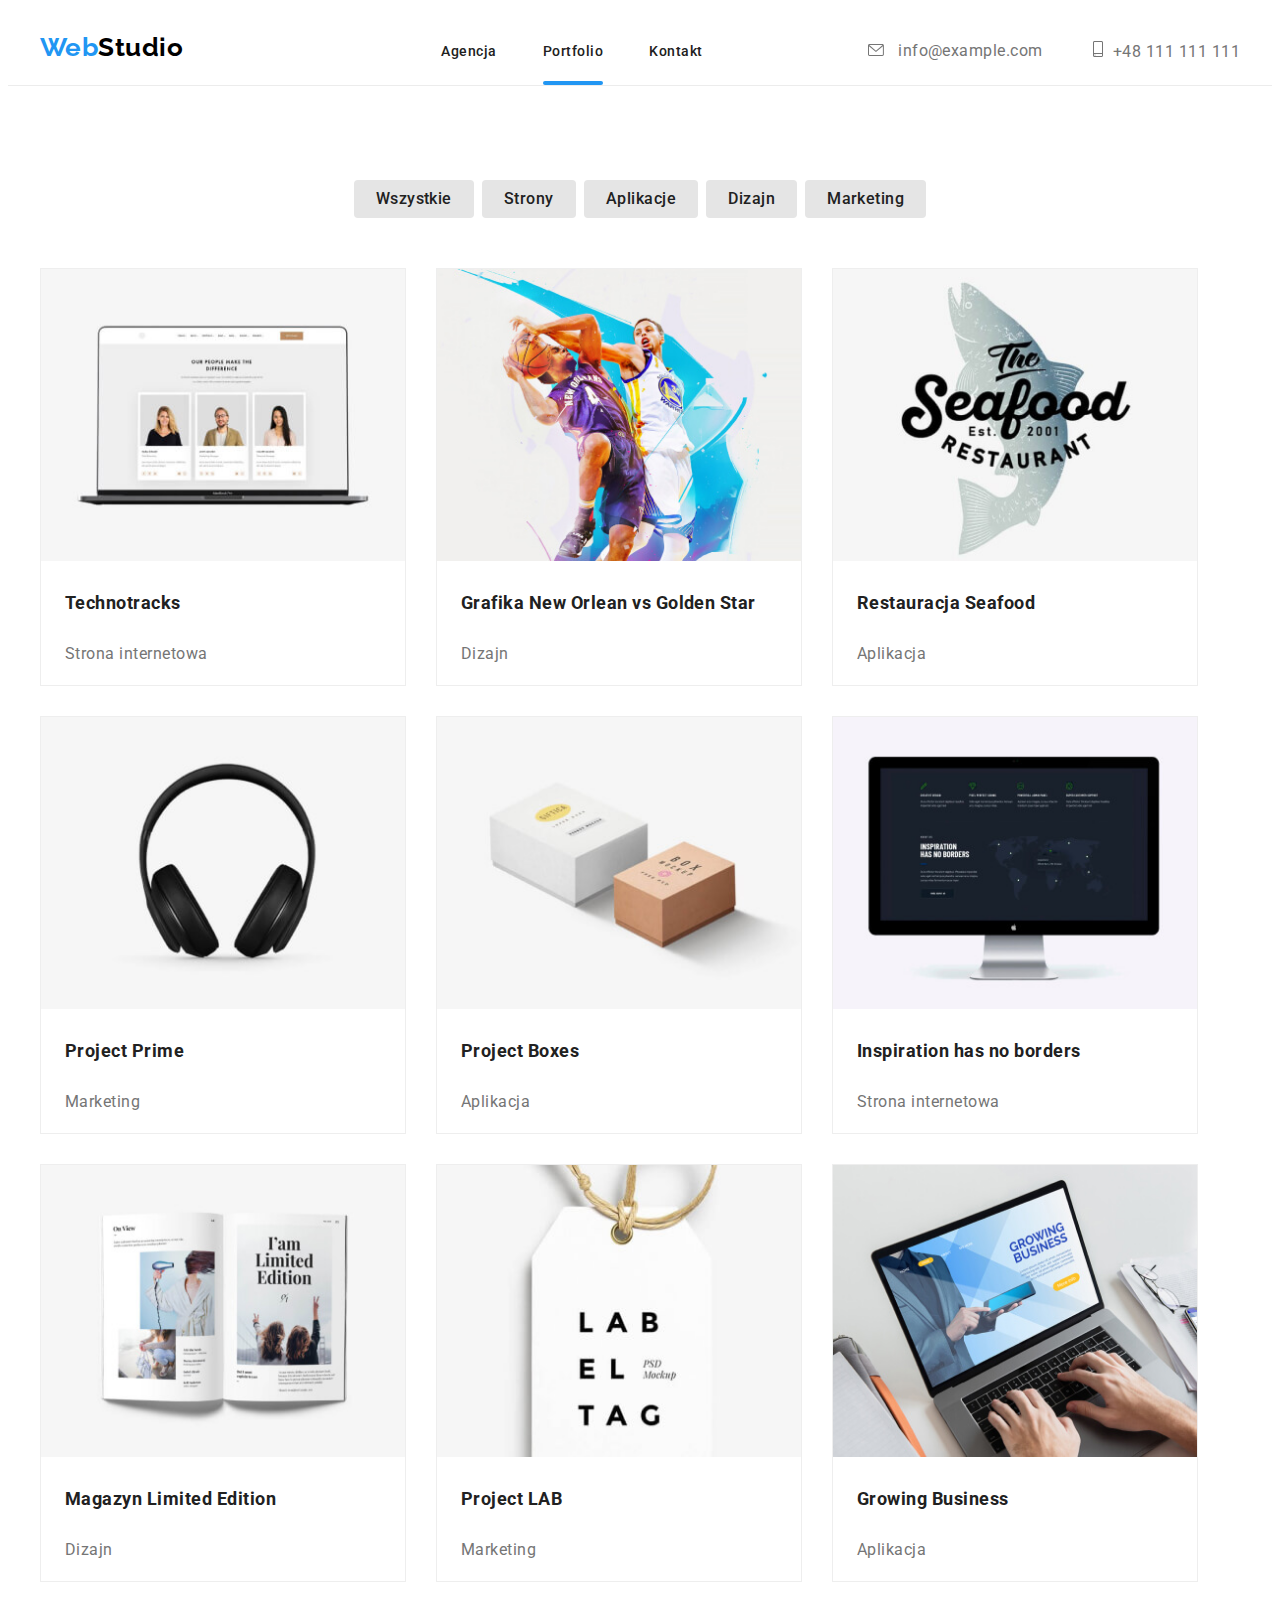
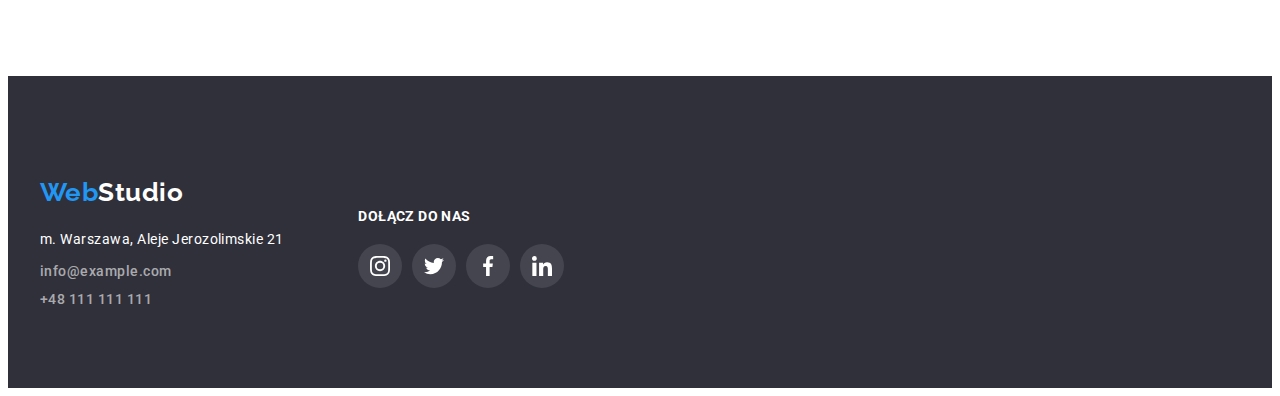
==== portfolio.html @ 7ebae2b4 "update" ====
<!DOCTYPE html>
<html lang="en">
  <head>
    <meta charset="UTF-8" />
    <meta http-equiv="X-UA-Compatible" content="IE=edge" />
    <meta name="viewport" content="width=device-width, initial-scale=1.0" />

    <title>Studio</title>
    <link rel="preconnect" href="https://fonts.googleapis.com" />
    <link rel="preconnect" href="https://fonts.gstatic.com" crossorigin />
    <link
      href="https://fonts.googleapis.com/css2?family=Raleway:wght@700&display=swap"
      rel="stylesheet"
    />
    <link rel="preconnect" href="https://fonts.googleapis.com" />
    <link rel="preconnect" href="https://fonts.gstatic.com" crossorigin />
    <link
      href="https://fonts.googleapis.com/css2?family=Roboto:wght@400;500;700;900&display=swap"
      rel="stylesheet"
    />
    <link
      rel="stylesheet"
      href="https://cdnjs.cloudflare.com/ajax/libs/modern-normalize/1.1.0/modern-normalize.min.css"
      integrity="sha512-wpPYUAdjBVSE4KJnH1VR1HeZfpl1ub8YT/NKx4PuQ5NmX2tKuGu6U/JRp5y+Y8XG2tV+wKQpNHVUX03MfMFn9Q=="
      crossorigin="anonymous"
      referrerpolicy="no-referrer"
    />
    <link rel="stylesheet" href="./css/styles.css" />
  </head>
     <body class="body-class">
      <header class="header-class">
       <div class="container header-wrapper">
          <a class="logo-item" href="./index.html">
            <p class="studioname">
              <span class="dark-logo">Web</span
              ><span class="black">Studio</span>
            </p>
          </a>
          <nav class="navmenu-index">
          <ul class="menu topline">
            <li class="list-menu">
              <a class="agency elementblue" href="#">Agencja</a>
            </li>
            <li class="list-menu">
              <a class="portfolio portfolio-bottom elementblue" href="portfolio.html"
                >Portfolio</a
              >
            </li>
            <li class="list-menu">
              <a class="contacts elementblue" href="#">Kontakt</a>
            </li>
          </ul>
        </nav>
                <ul class="mail-telephone">
                  <li class="mailandtel">
                      <a class="mail-adress mail elementblue" 
                      href="mailto:info@example.com">
                      <svg class="mail-icon" width="16" height="12">
                          <use href="./images/icons.svg#icon-envelope"></use></svg>
                          info@example.com</a>
                  </li>
                  <li class="mailandtel">
                    <a class="telephone mail elementblue" href="tel:+48111111111"><svg  class="smartphone-icon" width="10" height="16"><use href="./images/icons.svg#icon-smartphone"></use></svg>+48 111 111 111</a>
                  </li>
              </ul>
      </div>
    </header>
      <main>
<section class="filter">
  <div class="container">
      <ul class="buttons-portfolio">
        <li><button class="button-all">Wszystkie</button></li>
        <li><button class="button-other">Strony</button></li>
        <li><button class="button-other">Aplikacje</button></li>
        <li><button class="button-other">Dizajn</button></li>
        <li><button class="button-other">Marketing</button></li>
      </ul>
    </div>
</section>
<section class="section">
  <div class="container">
        <ul class="imagesproject">
          <li class="project">
              <div class="project-blue">
                <p class="animation-project animation-text">
                  Technocrack jest popularną platformą wykorzystywaną do
                    rozpowszechniania koronawirusa. Firmy wykorzystują tę
                    platformę do celów szpiegowskich i ataków na
                    niezabezpieczone serwery konkurencji
                </p>
            <img class="picture-margin"
              src="images/img(2).jpg"
              alt="webpage"
              width="364"
              height="292"
            />
              </div>
            <p class="specialization">Technotracks</p>
            <p class="range">Strona internetowa</p>
          </li>
          <li class="project">
              <div class="project-blue">
                <p class="animation-project animation-text">
                  Technocrack jest popularną platformą wykorzystywaną do
                    rozpowszechniania koronawirusa. Firmy wykorzystują tę
                    platformę do celów szpiegowskich i ataków na
                    niezabezpieczone serwery konkurencji
                </p>
            <img class="picture-margin"
              src="images/img(5).jpg"
              alt="basketballmatch"
              width="364"
              height="292"
            />
          </div>
            <p class="specialization">Grafika New Orlean vs Golden Star</p>
            <p class="range">Dizajn</p>
          </li>
          <li class="project">
              <div class="project-blue">
                <p class="animation-project animation-text">
                  Technocrack jest popularną platformą wykorzystywaną do
                    rozpowszechniania koronawirusa. Firmy wykorzystują tę
                    platformę do celów szpiegowskich i ataków na
                    niezabezpieczone serwery konkurencji
                </p>
            <img class="picture-margin"
              src="images/img(6).jpg"
              alt="seafoodlogotype"
              width="364"
              height="292"
            />
              </div>
            <p class="specialization">Restauracja Seafood</p>
            <p class="range">Aplikacja</p>
          </li>
          <li class="project">
              <div class="project-blue">
                <p class="animation-project animation-text">
                  Technocrack jest popularną platformą wykorzystywaną do
                    rozpowszechniania koronawirusa. Firmy wykorzystują tę
                    platformę do celów szpiegowskich i ataków na
                    niezabezpieczone serwery konkurencji
                </p>
            <img class="picture-margin"
              src="images/img(7).jpg"
              alt="headphonespicture"
              width="364"
              height="292"
            />
              </div>
            <p class="specialization">Project Prime</p>
            <p class="range">Marketing</p>
          </li>
          <li class="project">
              <div class="project-blue">
                <p class="animation-project animation-text">
                  Technocrack jest popularną platformą wykorzystywaną do
                    rozpowszechniania koronawirusa. Firmy wykorzystują tę
                    platformę do celów szpiegowskich i ataków na
                    niezabezpieczone serwery konkurencji
                </p>
            <img class="picture-margin"
              src="images/img(8).jpg"
              alt="twodiffboxes"
              width="364"
              height="292"
            />
              </div>
            <p class="specialization">Project Boxes</p>
            <p class="range">Aplikacja</p>
          </li>
          <li class="project">
              <div class="project-blue">
                <p class="animation-project animation-text">
                  Technocrack jest popularną platformą wykorzystywaną do
                    rozpowszechniania koronawirusa. Firmy wykorzystują tę
                    platformę do celów szpiegowskich i ataków na
                    niezabezpieczone serwery konkurencji
                </p>
            <img class="picture-margin"
              src="images/img(9).jpg"
              alt="darthemeondesktop"
              width="364"
              height="292"
            />
              </div>
            <p class="specialization">Inspiration has no borders</p>
            <p class="range">Strona internetowa</p>
          </li>
          <li class="project">
            <div class="project-blue">
              <p class="animation-project animation-text">
                Technocrack jest popularną platformą wykorzystywaną do
                  rozpowszechniania koronawirusa. Firmy wykorzystują tę
                  platformę do celów szpiegowskich i ataków na
                  niezabezpieczone serwery konkurencji
              </p>
            <img class="picture-margin"
              src="images/img(10).jpg"
              alt="openmagazine"
              width="364"
              height="292"
            />
            </div>
            <p class="specialization">Magazyn Limited Edition</p>
            <p class="range">Dizajn</p>
          </li>
          <li class="project">
            <div class="project-blue">
              <p class="animation-project animation-text">
                Technocrack jest popularną platformą wykorzystywaną do
                  rozpowszechniania koronawirusa. Firmy wykorzystują tę
                  platformę do celów szpiegowskich i ataków na
                  niezabezpieczone serwery konkurencji
              </p>
            <img class="picture-margin"
              src="images/img(11).jpg"
              alt="labeltag"
              width="364"
              height="292"
            />
            </div>
            <p class="specialization">Project LAB</p>
            <p class="range">Marketing</p>
          </li>
          <li class="project">
            <div class="project-blue">
              <p class="animation-project animation-text">
                Technocrack jest popularną platformą wykorzystywaną do
                  rozpowszechniania koronawirusa. Firmy wykorzystują tę
                  platformę do celów szpiegowskich i ataków na
                  niezabezpieczone serwery konkurencji
              </p>
            <img class="picture-margin"
              src="images/img(12).jpg"
              alt="growingbusinesspageonlaptop"
              width="364"
              height="292"
            />
            </div>
            <p class="specialization">Growing Business</p>
            <p class="range">Aplikacja</p>
          </li>
        </ul>
      </div>
</section>
    </main>
    <section>
      <footer class="dark-background"> 
          <div class="container">
            <div class="padding-logo-fotter">
          <a class="footer-logo"  href="./index.html"> 
            <span class="studioname">Web</span><span class="white">Studio</span></a>
            <p class="cityadress padding-adress-fotter">
              m. Warszawa, Aleje Jerozolimskie 21</p>
            <ul class="link-item">
              <li class="padding-mail-footer">
                <a class="mail list-element elementblue" 
                href="mailto:info@example.com">info@example.com</a>
              </li>
              <li class="padding-tel-footer">
                  <a class="mail list-element elementblue" 
                  href="tel:+48111111111">+48 111 111 111</a>
              </li>
            </ul>
            </div>
          <div class="joinus-section">
            <h3 class="joinus-text">DOŁĄCZ DO NAS</h3>
            <ul class="joinus-icons">
              <li class="joinus-margin">
                <a class="joinus-link" href="#">
                  <svg width="20" height="20">
                    <use
                      class="joinus-icons"
                      href="./images/icons.svg#icon-instagram-2"
                    ></use>
                  </svg>
                </a>
              </li>
              <li class="joinus-margin">
                <a class="joinus-link" href="#">
                  <svg width="20" height="20">
                    <use
                      class="joinus-icons"
                      href="./images/icons.svg#icon-twitter-1"
                    ></use>
                  </svg>
                </a>
              </li>
              <li class="joinus-margin">
                <a class="joinus-link" href="#">
                  <svg width="20" height="20">
                    <use
                      class="joinus-icons"
                      href="./images/icons.svg#icon-facebook-1"
                    ></use>
                  </svg>
                </a>
              </li>
              <li class="joinus-margin">
                <a class="joinus-link" href="#">
                  <svg width="20" height="20">
                    <use
                      class="joinus-icons"
                      href="./images/icons.svg#icon-linkedin-1"
                    ></use>
                  </svg>
                </a>
              </li>
            </ul>
          </div>
        </div>
      </footer>
    </body>
  </html>
---- css/styles.css ----
:root {
  --main-color: #2196f3;
  --secondary-color: white;
  --third-color: #757575;
  --fourth-color: #ffffff;
  --fifth-color: #212121;
  --sixth-color: #f5f4fa;
  --seventh-color: #2f303a;
  --eighth-color: #e5e5e5;
  --nineth-color: #000000;
  --tenth-color: black;
}
.container {
  padding: 0 15px;
  width: 100%;
  width: 1200px;
  margin: 0 auto;
}
.team {
  font-size: 36px;
  font-weight: 700;
  line-height: 1.17;
  text-align: center;
  margin-bottom: 50px;
}

a {
  text-decoration: none;
}
ul {
  list-style-type: none;
  padding: 0;
  margin: 0;
}

.body-class {
  font-family: "Roboto", sans-serif;
  color: var(--fifth-color);
  letter-spacing: 0.03em;
}
.section-gray {
  background: var(--seventh-color);
  background-size: cover;
  background: var(--seventh-color);
  background-image: linear-gradient(
      rgba(47, 48, 58, 0.4),
      rgba(47, 48, 58, 0.4)
    ),
    url(../images/BackgroundIndex.jpg);
  background-size: cover;
  max-width: 1600px;
  height: 600px;
  margin: 0 auto;
}
.mail-icon {
  fill: var(--third-color);
  margin-right: 10px;
}

.smartphone-icon {
  fill: var(--third-color);
  margin-right: 10px;
}
.mail:hover svg,
.mail:focus svg {
  fill: var(--main-color);
  transition-duration: 250ms;
  transition-timing-function: cubic-bezier(0.4, 0, 0.2, 1);
}
.h1 {
  font-size: 44px;
  color: var(--secondary-color);
  line-height: 1.36;
  letter-spacing: 0.06em;
  text-transform: uppercase;
  max-width: 696px;
}
.button-main {
  background-color: var(--main-color);
  font-weight: 700;
  color: white;
  cursor: pointer;
  padding: 10px 42px 10px 41px;
  border-radius: 4px;
  text-align: center;
  margin-left: auto;
  margin-right: auto;
  font-family: inherit;
  font-size: 16px;
  font-weight: 700;
  line-height: 1.88;
  letter-spacing: 0.06em;
  border: none;
  display: block;
  text-decoration: none;
}

.agency {
  color: var(--fifth-color);
  margin-right: 46px;
}

.portfolio {
  color: var(--fifth-color);
  margin-right: 46px;
}
.contacts {
  color: var(--fifth-color);
}

.mail-telephone {
  display: flex;
  text-align: center;
  gap: 50px;
}
.mailandtel {
  display: flex;
  margin-top: 32px;
}

.mail-adress {
  margin: 0;
  padding: 0;
  color: var(--third-color);
}
.telephone {
  color: var(--third-color);
}

.lorem {
  margin-top: 94px;
  display: flex;
  line-height: 1.14;
  justify-content: center;
  gap: 30px;
}

.loremparagraph {
  margin-top: 10px;
  width: 270px;
}

.lorem-h3 {
  text-align: left;
  font-weight: 700;
  font-size: 14px;
  line-height: 1.14;
}
.list {
  font-weight: 700;
  font-size: 14px;
  line-height: 1.14;
}
.job {
  font-size: 36px;
  font-weight: 700;
  line-height: 1.17;
  text-align: center;
  margin-bottom: 50px;
}
.job-class {
  font-size: 36px;
  font-weight: 700;
  line-height: 1.17;
  text-align: center;
  display: inline;
  margin: 0 auto;
}
.loremparagraph {
  font-size: 14px;
  line-height: 1.71;
  color: var(--third-color);
}
.lorem-icons-menu {
  display: flex;
  justify-content: center;
  align-items: center;
  background-color: #f5f4fa;
  height: 120px;
  border-radius: 4px;
  width: 270px;
  height: 120px;
}

.name {
  font-weight: 500;
  font-size: 16px;
  line-height: 1.18;
  text-align: center;
  margin-top: 30px;
}

.position {
  font-size: 16px;
  line-height: 1.18;
  color: var(--third-color);
  text-align: center;
  margin-top: 10px;
  margin-bottom: 30px;
}

.list-element {
  color: rgba(255, 255, 255, 0.6);
  font-weight: 500;
  font-size: 14px;
  line-height: 1.14;
}

.colorgrey {
  color: var(--third-color);
}

.navmenu-index {
  text-decoration: none;
  font-size: 14px;
  line-height: 1.17;
  display: flex;
  margin-bottom: 25px;
}
.navmenu-portfolio {
  text-decoration: none;
  font-size: 14px;
  line-height: 1.17;
  display: flex;
  margin-bottom: 126px;
}
.navmenu-index > .menu {
  color: var(--tenth-color);
}

.navmenu-portfolio > .menu {
  color: var(--tenth-color);
}
.footer-logo {
  margin: 0 auto;
  display: inline-block;
}

.studioname {
  color: var(--fifth-color);
  margin: 0 auto;
  padding-top: 24px;
}

.joinus-section {
  margin-left: 70px;
  display: inline-block;
}

.joinus-icons {
  display: flex;
  margin-top: 20px;
}
.joinus-text {
  margin-top: 72px;
  color: var(--fourth-color);
  font-weight: 700px;
  font-size: 14px;
  line-height: 16px;
  letter-spacing: 0.03em;
}
.joinus-link svg {
  fill: var(--fourth-color);
}
.joinus-margin {
  margin-right: 10px;
}

.joinus-margin:last-child {
  margin-right: 0;
}

.joinus-link {
  display: flex;
  border-radius: 50%;
  width: 44px;
  height: 44px;
  align-items: center;
  justify-content: center;
  background: rgba(255, 255, 255, 0.1);
}
.joinus-link:hover,
.joinus-link:focus {
  background-color: var(--main-color);
  box-shadow: 0px 3px 1px rgba(0, 0, 0, 0.1), 0px 1px 2px rgba(0, 0, 0, 0.08),
    0px 2px 2px rgba(0, 0, 0, 0.12);
  transition-duration: 250ms;
  transition-timing-function: cubic-bezier(0.4, 0, 0.2, 1);
}
.menu {
  display: flex;
}
.contact {
  color: var(--third-color);
  font-size: 14px;
  font-weight: 500;
  line-height: 1.17;
}
.contact:hover {
  color: var(--main-color);
  transition-duration: 250ms;
  transition-timing-function: cubic-bezier(0.4, 0, 0.2, 1);
}

.imagesdescription {
  color: var(--fifth-color);
  font-weight: 700;
  font-size: 18px;
  line-height: 2;
}
.signdescription {
  color: var(--third-color);

  font-size: 16px;
  line-height: 1.8;
}

.studioname {
  color: var(--main-color);
  font-family: "Raleway";
  font-weight: 700;
  font-size: 26px;
  line-height: 1.19;
}

.black {
  color: var(--nineth-color);
  font-family: "Raleway";
  font-weight: 700;
  font-size: 26px;
  line-height: 1.19;
}

.white {
  color: var(--fourth-color);
  font-family: "Raleway";
  font-weight: 700;
  font-size: 26px;
  line-height: 1.19;
}

.highlight {
  color: var(--nineth-color);
}
.highlightwhite {
  color: var(--fourth-color);
}

.topline {
  font-weight: 500;
  font-size: 14px;
  line-height: 1.14;

  margin-top: 32px;
  margin-left: 93px;
}

.portoflio {
  color: var(--main-color);
  font-weight: 500;
  font-size: 14px;
  line-height: 1.71;
  letter-spacing: 0.02em;
}

.elementblue:hover,
.elementblue:focus,
.elementblue:active {
  color: var(--main-color);
  transition-duration: 250ms;
  transition-timing-function: cubic-bezier(0.4, 0, 0.2, 1);
}

.buttons-main {
  font-weight: 500;
  font-size: 16px;
  line-height: 1.62;
  border-radius: 4px;
  border-style: none;
}

.cityadress {
  margin: 0 auto;
  margin-top: 20px;
  margin-bottom: 9px;
  color: var(--fourth-color);

  font-size: 14px;
  line-height: 1.71;
}
address {
  font-style: normal;
}

.link-item {
  display: flex;
  flex-direction: column;
  margin: 0 auto;
  gap: 9px;
}

.nonetextstyle {
  font-style: inherit;
}
.header-class {
  border-bottom: 1px solid #ececec;
}
.header-wrapper {
  display: flex;
  justify-content: space-between;
  align-items: baseline;
}

.lorem-margin:last-child {
  margin-right: 0;
}
.align-member {
  text-align: center;
}
.team-class {
  background-color: #f5f4fa;
}
.team-list {
  display: flex;
  gap: 30px;
}

.member {
  background-color: var(--fourth-color);
  box-shadow: 0px 1px 3px rgb(0 0 0 / 12%), 0px 1px 1px rgb(0 0 0 / 14%),
    0px 2px 1px rgb(0 0 0 / 20%);
  border-radius: 0px 0px 4px 4px;
}

.our-team {
  background: var(--sixth-color);
}

.list-pictures {
  display: flex;
  flex-direction: row;
  gap: 30px;
}

.pictures-job {
  border-radius: 0px 0px 4px 4px;
}
.black:hover {
  color: var(--main-color);
  transition: 250ms;
  transition: cubic-bezier(0.4, 0, 0.2, 1);
}
.white:hover {
  color: var(--main-color);
  transition-duration: 250ms;
  transition-timing-function: cubic-bezier(0.4, 0, 0.2, 1);
}

.dark-background {
  background: var(--seventh-color);
  padding: 60px 0px;
}

containter {
  box-sizing: border-box;
  padding: 0 15px;
  width: 100%;
  max-width: 1200px;
  margin: 0 auto;
  display: flex;
}

.dark {
  padding-top: 200px;
  padding-bottom: 200px;
}
.footer-logo {
  font-size: 26px;
  font-family: "Raleway", sans-serif;
  font-weight: 700;
}
.logo {
  color: var(--fifth-color);
}
.footer-logo {
  color: var(--secondary-color);
}
.padding-logo-fotter {
  padding-bottom: 20px;
  display: inline-block;
}

.grey-class {
  display: flex;
  flex-direction: column;
  align-items: center;
  text-align: center;
}
.team-icons {
  display: flex;
  align-items: center;
  justify-content: center;
  gap: 10px;
  margin-bottom: 30px;
}

.sm-link {
  display: flex;
  width: 44px;
  height: 44px;
  border-radius: 50%;
  align-items: center;
  justify-content: center;
  color: #afb1b8;
}
.icon-team-bootom {
  text-align: center;
}
.sm-link:hover {
  background-color: var(--main-color);
  color: #fff;
  transition: 250ms;
  transition: cubic-bezier(0.4, 0, 0.2, 1);
}

.sm-team-icon:hover svg,
.sm-team-icon:focus svg {
  fill: var(--fourth-color);
  transition-duration: 250ms;
  transition-timing-function: cubic-bezier(0.4, 0, 0.2, 1);
}

.sm-team-icon {
  fill: currentColor;
}
.our-clients {
  display: flex;
  justify-content: center;
  gap: 30px;
}
.clients-link {
  display: flex;
  align-items: center;
  justify-content: center;
  border: 1px solid currentColor;
  color: #afb1b8;
  border-radius: 4px;
  width: 170px;
  height: 92px;
  cursor: pointer;
}

.clients-link svg {
  fill: currentColor;
}
.clients-link:hover {
  color: var(--main-color);
  transition-duration: 250ms;
  transition-timing-function: cubic-bezier(0.4, 0, 0.2, 1);
}
.pictures {
  display: flex;
}

.picture-job {
  display: inline;
}

.picture-margin:last-child {
  margin-right: 0;
}

.buttons-margin {
  margin-right: 8px;
  border-radius: 4px;
  border-style: none;
}
.buttons-margin:last-child {
  margin-right: 0;
}
.images {
  justify-content: space-between;
}
/* Portfolio-css */

.portfolio-top {
  background-color: #ffffff;
}

.agency-two {
  color: var(--fifth-color);
  margin-right: 46px;
}

.portfolio-two {
  color: var(--fifth-color);
  margin-right: 46px;
}

.contacts-two {
  color: var(--fifth-color);
}

.mail-adress-two {
  color: var(--third-color);
  margin-right: 50px;
}

.telephone-two {
  color: var(--third-color);
}

.buttons-portfolio {
  justify-content: center;
  padding-bottom: 50px;
  display: flex;
  gap: 8px;
  border-radius: 4px;
  margin-top: 94px;
}

.buttons-portfolio {
  justify-content: center;
  display: flex;
  gap: 8px;
  padding-bottom: 50px;
}

.button-all {
  background-color: var(--eighth-color);
  font-family: "Roboto";
  font-style: normal;
  font-weight: 500;
  font-size: 16px;
  line-height: 26px;
  text-align: center;
  padding: 6px 22px 6px 22px;
  letter-spacing: 0.03em;
  color: var(--fifth-color);
  border-radius: 4px;
  border-style: none;
  cursor: pointer;
}

.button-other {
  background-color: var(--eighth-color);
  font-family: "Roboto";
  font-style: normal;
  font-weight: 500;
  font-size: 16px;
  line-height: 26px;
  padding: 6px 22px 6px 22px;
  text-align: center;
  letter-spacing: 0.03em;
  color: var(--fifth-color);
  border-radius: 4px;
  border-style: none;
  cursor: pointer;
}

.button-all:hover {
  color: var(--fourth-color);
  background-color: var(--main-color);
  box-shadow: 0px 3px 1px rgba(0, 0, 0, 0.1), 0px 1px 2px rgba(0, 0, 0, 0.08),
    0px 2px 2px rgba(0, 0, 0, 0.12);
  transition: 250ms;
  transition: cubic-bezier(0.4, 0, 0.2, 1);
}

.button-other:hover {
  color: var(--fourth-color);
  background-color: var(--main-color);
  box-shadow: 0px 3px 1px rgba(0, 0, 0, 0.1), 0px 1px 2px rgba(0, 0, 0, 0.08),
    0px 2px 2px rgba(0, 0, 0, 0.12);
  transition-duration: 250ms;
  transition-timing-function: cubic-bezier(0.4, 0, 0.2, 1);
}
.imagesproject {
  display: flex;
  gap: 30px;
  flex-wrap: wrap;
  cursor: pointer;
}
.project {
  background-color: var(--fourth-color);
  box-sizing: border-box;
  text-decoration: none;
  border: 1px #eeeeee solid;
}

.section {
  padding-bottom: 94px;
}

.specialization {
  text-align: start;
  font-family: "Roboto";
  font-style: normal;
  font-weight: 700;
  font-size: 18px;
  line-height: 36px;
  color: var(--fifth-color);
  margin-top: 20px;
  padding-left: 24px;
}

.range {
  text-align: start;
  font-family: "Roboto";
  font-style: normal;
  font-weight: 400;
  font-size: 16px;
  line-height: 30px;
  color: var(--third-color);
  padding-left: 24px;
}

/* MODAL JS */

.modal-side {
  background: rgba(0, 0, 0, 0.2);
  width: 100%;
  height: 100%;
  left: 0;
  top: 0;
  position: fixed;
}
.is-hidden {
  pointer-events: none;
  visibility: hidden;
  opacity: 0;
}
.modal {
  position: absolute;
  width: 528px;
  height: 581px;
  left: 50%;
  right: 50%;
  top: 50%;
  background: #ffffff;
  box-shadow: 0px 1px 3px rgba(0, 0, 0, 0.12), 0px 1px 1px rgba(0, 0, 0, 0.14),
    0px 2px 1px rgba(0, 0, 0, 0.2);
  border-radius: 4px;
  transform: translateX(-50%) translateY(-50%);
}
.form-data {
  margin: 40px 40px 30px 40px;
}

.label-paragraph {
  display: block;
  text-align: start;
  font-family: "Roboto";
  font-style: normal;
  font-weight: 400;
  font-size: 12px;
  line-height: 14px;
  letter-spacing: 0.01em;
  margin-left: 40px;
  margin-top: 10px;
  margin-bottom: 4px;
  color: #757575;
}
.statue {
  color: var(--main-color);
  text-decoration: underline var(--main-color);
}
.span-input {
  display: block;
  text-align: center;
}

.text-area {
  display: block;
}
textarea {
  resize: none;
}
.personal-icon {
  position: absolute;
  width: 12px;
  height: 12px;
  margin-top: 14px;
  margin-bottom: 14px;
  margin-left: 15px;
}
.telephone-icon {
  position: absolute;
  width: 13px;
  height: 12px;
  margin-top: 14px;
  margin-bottom: 14px;
  margin-left: 15px;
}
.mail-input-icon {
  position: absolute;
  width: 15px;
  height: 12px;
  margin-top: 14px;
  margin-bottom: 14px;
  margin-left: 15px;
}
.label-policy {
  display: block;
  text-align: center;
  margin-top: 20px;
  margin-bottom: 30px;
}
.class-submit {
  display: block;
  text-align: center;
}
.button-submit {
  background-color: var(--main-color);
  font-weight: 700;
  color: white;
  cursor: pointer;
  padding: 10px 42px 10px 41px;
  border-radius: 4px;
  text-align: center;
  margin-left: auto;
  margin-right: auto;
  margin-bottom: 40px;
  font-family: inherit;
  font-size: 16px;
  font-weight: 700;
  line-height: 1.88;
  letter-spacing: 0.06em;
  border: none;
  display: block;
  text-decoration: none;
}

.modal-policy-text::before {
  display: block;
  content: "";
  width: 16px;
  height: 16px;
  position: absolute;
  color: #000000;
}

.modal-input {
  width: 448px;
  height: 40px;
  left: 576px;
  border: 1px solid rgba(33, 33, 33, 0.2);
  border-radius: 4px;
}
.textarea-coment {
  width: 448px;
  height: 120px;
  left: 576px;
  border: 1px solid rgba(33, 33, 33, 0.2);
  border-radius: 4px;
}
.button-close {
  position: absolute;
  width: 18px;
  height: 18px;
  top: 8px;
  right: 8px;
  background: #ffffff;
  border: 1px solid rgba(0, 0, 0, 0.1);
  cursor: pointer;
  border-radius: 50px;
  filter: drop-shadow(0px 4px 4px rgba(0, 0, 0, 0.25));
}

.vector-button {
  position: absolute;
  top: 2px;
  right: 2px;
}
.background-pictures {
  position: absolute;
  display: flex;
  text-align: center;
  align-items: center;
  width: 370px;
  height: 70px;
  margin-top: 224px;
  background: rgba(47, 48, 58, 0.8);
}
.pictures-text {
  margin-left: 90px;
  font-weight: 700;
  font-size: 14px;
  line-height: 16px;
  text-align: center;
  letter-spacing: 0.03em;
  text-transform: uppercase;
  color: #ffffff;
}

.agency-bottom {
  position: relative;
  font-weight: 500;
  font-size: 14px;
  line-height: 1, 140;
  letter-spacing: 0, 82em;
  text-decoration: none;
  color: var(--fifth-color);
  transition-property: color;
  transition-duration: 250ms;
  transition-timing-function: cubic-bezier(0.4, 0, 0.2, 1);
}
.agency-bottom::after {
  position: absolute;
  content: "";
  height: 4px;
  background-color: #2196f3;
  width: 100%;
  border-radius: 2px;
  bottom: -26px;
  left: 0px;
}

.portfolio-bottom {
  position: relative;
  font-weight: 500;
  font-size: 14px;
  line-height: 1, 140;
  letter-spacing: 0, 82em;
  text-decoration: none;
  color: var(--fifth-color);
  transition-property: color;
  transition-duration: 250ms;
  transition-timing-function: cubic-bezier(0.4, 0, 0.2, 1);
}
.portfolio-bottom::after {
  position: absolute;
  content: "";
  height: 4px;
  background-color: #2196f3;
  width: 100%;
  border-radius: 2px;
  bottom: -26px;
  left: 0px;
}
.project-blue {
  position: relative;
  overflow: hidden;
}
.animation-project {
  position: absolute;
  width: 100%;
  height: 100%;
  transform: translateY(100%);
  background: rgba(33, 150, 243, 0.9);
}
li:hover p {
  transform: translateY(0%);
  transition: 0.3s ease-out;
}

.animation-text {
  font-weight: 400;
  font-size: 18px;
  line-height: 28px;
  color: #ffffff;
  letter-spacing: 0.03em;
}

.project-link {
  display: block;
  box-shadow: 0px 1px 1px rgba(0, 0, 0, 0.12), 0px 4px 4px rgba(0, 0, 0, 0.06),
    1px 4px 6px rgba(0, 0, 0, 0.16);
  text-decoration-line: none;
}

.project-link:hover,
.project-link:focus {
  color: var(--main-color);
}
.project-border {
  padding: 20px 24px;
}
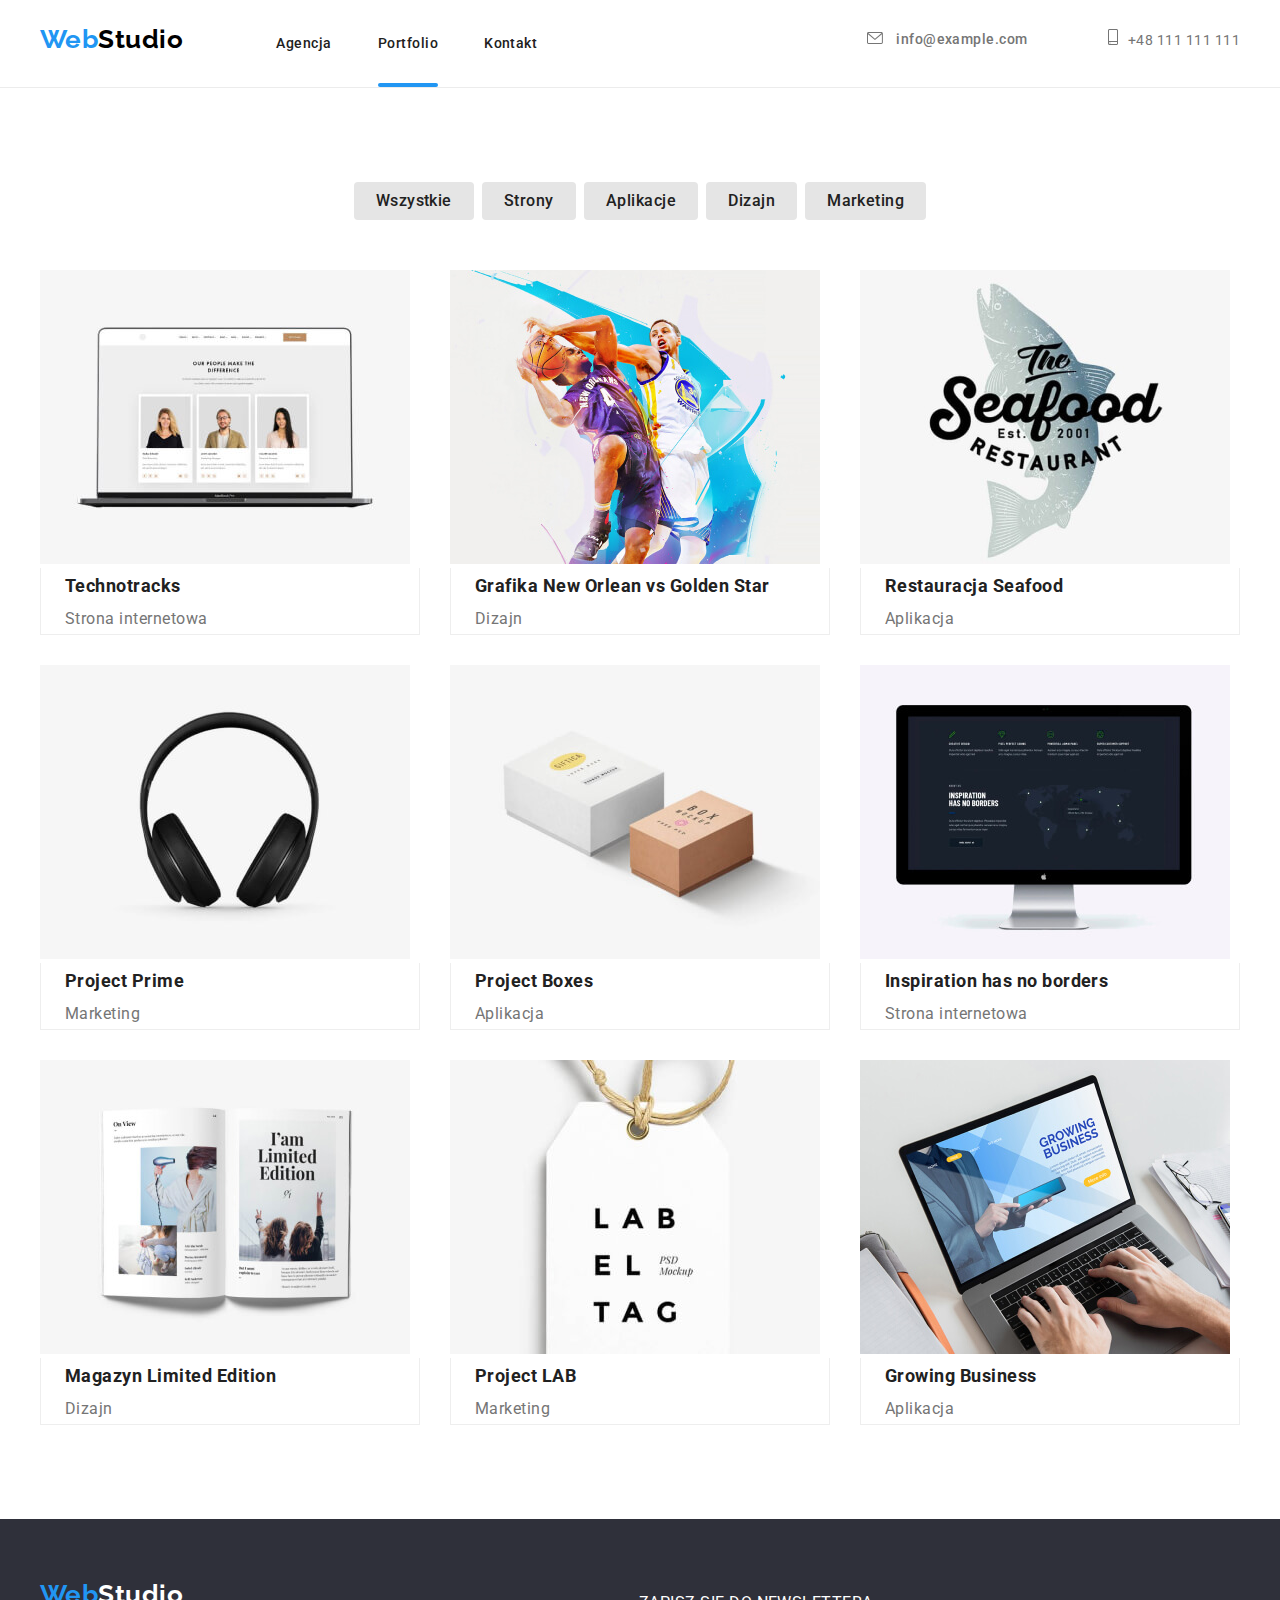
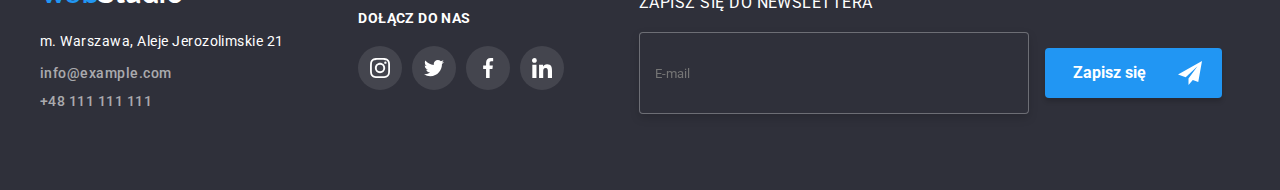
==== commit dbd8d7cd: "update" ====
--- a/portfolio.html
+++ b/portfolio.html
@@ -29,288 +29,309 @@
   </head>
      <body class="body-class">
       <header class="header-class">
-       <div class="container header-wrapper">
-          <a class="logo-item" href="./index.html">
-            <p class="studioname">
-              <span class="dark-logo">Web</span
-              ><span class="black">Studio</span>
-            </p>
-          </a>
-          <nav class="navmenu-index">
-          <ul class="menu topline">
-            <li class="list-menu">
-              <a class="agency elementblue" href="#">Agencja</a>
+        <div class="container header-wrapper">
+          <nav class="navmenu-portfolio">
+            <a class="logo-item" href="./index.html">
+              <p class="studioname">
+                <span class="dark-logo">Web</span
+                ><span class="black">Studio</span>
+              </p>
+            </a>
+            <ul class="menu topline">
+              <li class="list-menu">
+                <a class="agency elementblue" href="#">Agencja</a>
+              </li>
+              <li class="list-menu">
+                <a class="portfolio portfolio-bottom elementblue" href="portfolio.html"
+                  >Portfolio</a
+                >
+              </li>
+              <li class="list-menu">
+                <a class="contacts elementblue" href="#">Kontakt</a>
+              </li>
+            </ul>
+        </nav>
+        <ul class="mail-telephone">
+            <li class="mailandtel">
+                <a class="mail-adress mail elementblue" 
+                href="mailto:info@example.com">
+                <svg class="mail-icon" width="16" height="12">
+                    <use href="./images/icons.svg#icon-envelope"></use></svg>
+                    info@example.com</a>
             </li>
-            <li class="list-menu">
-              <a class="portfolio portfolio-bottom elementblue" href="portfolio.html"
-                >Portfolio</a
-              >
+            <li class="mailandtel">
+              <a class="telephone mail elementblue" href="tel:+48111111111"><svg  class="smartphone-icon" width="10" height="16"><use href="./images/icons.svg#icon-smartphone"></use></svg>+48 111 111 111</a>
             </li>
-            <li class="list-menu">
-              <a class="contacts elementblue" href="#">Kontakt</a>
-            </li>
-          </ul>
-        </nav>
-                <ul class="mail-telephone">
-                  <li class="mailandtel">
-                      <a class="mail-adress mail elementblue" 
-                      href="mailto:info@example.com">
-                      <svg class="mail-icon" width="16" height="12">
-                          <use href="./images/icons.svg#icon-envelope"></use></svg>
-                          info@example.com</a>
-                  </li>
-                  <li class="mailandtel">
-                    <a class="telephone mail elementblue" href="tel:+48111111111"><svg  class="smartphone-icon" width="10" height="16"><use href="./images/icons.svg#icon-smartphone"></use></svg>+48 111 111 111</a>
-                  </li>
-              </ul>
+        </ul>
+        </div>
+      </header>
       </div>
     </header>
       <main>
-<section class="filter">
-  <div class="container">
-      <ul class="buttons-portfolio">
-        <li><button class="button-all">Wszystkie</button></li>
-        <li><button class="button-other">Strony</button></li>
-        <li><button class="button-other">Aplikacje</button></li>
-        <li><button class="button-other">Dizajn</button></li>
-        <li><button class="button-other">Marketing</button></li>
-      </ul>
-    </div>
-</section>
-<section class="section">
-  <div class="container">
-        <ul class="imagesproject">
-          <li class="project">
-              <div class="project-blue">
-                <p class="animation-project animation-text">
-                  Technocrack jest popularną platformą wykorzystywaną do
-                    rozpowszechniania koronawirusa. Firmy wykorzystują tę
-                    platformę do celów szpiegowskich i ataków na
-                    niezabezpieczone serwery konkurencji
-                </p>
-            <img class="picture-margin"
-              src="images/img(2).jpg"
-              alt="webpage"
-              width="364"
-              height="292"
-            />
-              </div>
-            <p class="specialization">Technotracks</p>
-            <p class="range">Strona internetowa</p>
-          </li>
-          <li class="project">
-              <div class="project-blue">
-                <p class="animation-project animation-text">
-                  Technocrack jest popularną platformą wykorzystywaną do
-                    rozpowszechniania koronawirusa. Firmy wykorzystują tę
-                    platformę do celów szpiegowskich i ataków na
-                    niezabezpieczone serwery konkurencji
-                </p>
-            <img class="picture-margin"
-              src="images/img(5).jpg"
-              alt="basketballmatch"
-              width="364"
-              height="292"
-            />
-          </div>
-            <p class="specialization">Grafika New Orlean vs Golden Star</p>
-            <p class="range">Dizajn</p>
-          </li>
-          <li class="project">
-              <div class="project-blue">
-                <p class="animation-project animation-text">
-                  Technocrack jest popularną platformą wykorzystywaną do
-                    rozpowszechniania koronawirusa. Firmy wykorzystują tę
-                    platformę do celów szpiegowskich i ataków na
-                    niezabezpieczone serwery konkurencji
-                </p>
-            <img class="picture-margin"
-              src="images/img(6).jpg"
-              alt="seafoodlogotype"
-              width="364"
-              height="292"
-            />
-              </div>
-            <p class="specialization">Restauracja Seafood</p>
-            <p class="range">Aplikacja</p>
-          </li>
-          <li class="project">
-              <div class="project-blue">
-                <p class="animation-project animation-text">
-                  Technocrack jest popularną platformą wykorzystywaną do
-                    rozpowszechniania koronawirusa. Firmy wykorzystują tę
-                    platformę do celów szpiegowskich i ataków na
-                    niezabezpieczone serwery konkurencji
-                </p>
-            <img class="picture-margin"
-              src="images/img(7).jpg"
-              alt="headphonespicture"
-              width="364"
-              height="292"
-            />
-              </div>
-            <p class="specialization">Project Prime</p>
-            <p class="range">Marketing</p>
-          </li>
-          <li class="project">
-              <div class="project-blue">
-                <p class="animation-project animation-text">
-                  Technocrack jest popularną platformą wykorzystywaną do
-                    rozpowszechniania koronawirusa. Firmy wykorzystują tę
-                    platformę do celów szpiegowskich i ataków na
-                    niezabezpieczone serwery konkurencji
-                </p>
-            <img class="picture-margin"
-              src="images/img(8).jpg"
-              alt="twodiffboxes"
-              width="364"
-              height="292"
-            />
-              </div>
-            <p class="specialization">Project Boxes</p>
-            <p class="range">Aplikacja</p>
-          </li>
-          <li class="project">
-              <div class="project-blue">
-                <p class="animation-project animation-text">
-                  Technocrack jest popularną platformą wykorzystywaną do
-                    rozpowszechniania koronawirusa. Firmy wykorzystują tę
-                    platformę do celów szpiegowskich i ataków na
-                    niezabezpieczone serwery konkurencji
-                </p>
-            <img class="picture-margin"
-              src="images/img(9).jpg"
-              alt="darthemeondesktop"
-              width="364"
-              height="292"
-            />
-              </div>
-            <p class="specialization">Inspiration has no borders</p>
-            <p class="range">Strona internetowa</p>
-          </li>
-          <li class="project">
-            <div class="project-blue">
-              <p class="animation-project animation-text">
-                Technocrack jest popularną platformą wykorzystywaną do
-                  rozpowszechniania koronawirusa. Firmy wykorzystują tę
-                  platformę do celów szpiegowskich i ataków na
-                  niezabezpieczone serwery konkurencji
-              </p>
-            <img class="picture-margin"
-              src="images/img(10).jpg"
-              alt="openmagazine"
-              width="364"
-              height="292"
-            />
+        <section class="section">
+          <div class="container">
+              <ul class="buttons-portfolio">
+                <li><button class="button-all">Wszystkie</button></li>
+                <li><button class="button-other">Strony</button></li>
+                <li><button class="button-other">Aplikacje</button></li>
+                <li><button class="button-other">Dizajn</button></li>
+                <li><button class="button-other">Marketing</button></li>
+              </ul>
             </div>
-            <p class="specialization">Magazyn Limited Edition</p>
-            <p class="range">Dizajn</p>
-          </li>
-          <li class="project">
-            <div class="project-blue">
-              <p class="animation-project animation-text">
-                Technocrack jest popularną platformą wykorzystywaną do
-                  rozpowszechniania koronawirusa. Firmy wykorzystują tę
-                  platformę do celów szpiegowskich i ataków na
-                  niezabezpieczone serwery konkurencji
-              </p>
-            <img class="picture-margin"
-              src="images/img(11).jpg"
-              alt="labeltag"
-              width="364"
-              height="292"
-            />
-            </div>
-            <p class="specialization">Project LAB</p>
-            <p class="range">Marketing</p>
-          </li>
-          <li class="project">
-            <div class="project-blue">
-              <p class="animation-project animation-text">
-                Technocrack jest popularną platformą wykorzystywaną do
-                  rozpowszechniania koronawirusa. Firmy wykorzystują tę
-                  platformę do celów szpiegowskich i ataków na
-                  niezabezpieczone serwery konkurencji
-              </p>
-            <img class="picture-margin"
-              src="images/img(12).jpg"
-              alt="growingbusinesspageonlaptop"
-              width="364"
-              height="292"
-            />
-            </div>
-            <p class="specialization">Growing Business</p>
-            <p class="range">Aplikacja</p>
+              <div class="container">
+                    <ul class="imagesproject">
+                      <li class="project">
+                          <div class="project-blue">
+                            <p class="animation-project animation-text">
+                              Technocrack jest popularną platformą wykorzystywaną do
+                                rozpowszechniania koronawirusa. Firmy wykorzystują tę
+                                platformę do celów szpiegowskich i ataków na
+                                niezabezpieczone serwery konkurencji
+                            </p>
+                        <img class="picture-margin"
+                          src="images/img(2).jpg"
+                          alt="webpage"
+                          width="370"
+                          height="294"
+                        />
+                          </div>
+                          <div class="border-solid">
+                        <p class="specialization">Technotracks</p>
+                        <p class="range">Strona internetowa</p></div>
+                      </li>
+                      <li class="project">
+                          <div class="project-blue">
+                            <p class="animation-project animation-text">
+                              Technocrack jest popularną platformą wykorzystywaną do
+                                rozpowszechniania koronawirusa. Firmy wykorzystują tę
+                                platformę do celów szpiegowskich i ataków na
+                                niezabezpieczone serwery konkurencji
+                            </p>
+                        <img class="picture-margin"
+                          src="images/img(5).jpg"
+                          alt="basketballmatch"
+                          width="370"
+                          height="294"
+                        />
+                      </div>
+                      <div class="border-solid">
+                        <p class="specialization">Grafika New Orlean vs Golden Star</p>
+                        <p class="range">Dizajn</p></div></li>
+                      <li class="project">
+                          <div class="project-blue">
+                            <p class="animation-project animation-text">
+                              Technocrack jest popularną platformą wykorzystywaną do
+                                rozpowszechniania koronawirusa. Firmy wykorzystują tę
+                                platformę do celów szpiegowskich i ataków na
+                                niezabezpieczone serwery konkurencji
+                            </p>
+                        <img class="picture-margin"
+                          src="images/img(6).jpg"
+                          alt="seafoodlogotype"
+                          width="370"
+                          height="294"
+                        />
+                          </div>
+                          <div class="border-solid">
+                        <p class="specialization">Restauracja Seafood</p>
+                        <p class="range">Aplikacja</p></div>
+                      </li>
+                      <li class="project">
+                          <div class="project-blue">
+                            <p class="animation-project animation-text">
+                              Technocrack jest popularną platformą wykorzystywaną do
+                                rozpowszechniania koronawirusa. Firmy wykorzystują tę
+                                platformę do celów szpiegowskich i ataków na
+                                niezabezpieczone serwery konkurencji
+                            </p>
+                        <img class="picture-margin"
+                          src="images/img(7).jpg"
+                          alt="headphonespicture"
+                          width="370"
+                          height="294"
+                        />
+                          </div>
+                          <div class="border-solid">
+                        <p class="specialization">Project Prime</p>
+                        <p class="range">Marketing</p></div>
+                      </li>
+                      <li class="project">
+                          <div class="project-blue">
+                            <p class="animation-project animation-text">
+                              Technocrack jest popularną platformą wykorzystywaną do
+                                rozpowszechniania koronawirusa. Firmy wykorzystują tę
+                                platformę do celów szpiegowskich i ataków na
+                                niezabezpieczone serwery konkurencji
+                            </p>
+                        <img class="picture-margin"
+                          src="images/img(8).jpg"
+                          alt="twodiffboxes"
+                          width="370"
+                          height="294"
+                        />
+                          </div>
+                          <div class="border-solid">
+                        <p class="specialization">Project Boxes</p>
+                        <p class="range">Aplikacja</p></div>
+                      </li>
+                      <li class="project">
+                          <div class="project-blue">
+                            <p class="animation-project animation-text">
+                              Technocrack jest popularną platformą wykorzystywaną do
+                                rozpowszechniania koronawirusa. Firmy wykorzystują tę
+                                platformę do celów szpiegowskich i ataków na
+                                niezabezpieczone serwery konkurencji
+                            </p>
+                        <img class="picture-margin"
+                          src="images/img(9).jpg"
+                          alt="darthemeondesktop"
+                          width="370"
+                          height="294"/>
+                          </div>
+                          <div class="border-solid">
+                        <p class="specialization">Inspiration has no borders</p>
+                        <p class="range">Strona internetowa</p></div>
+                      </li>
+                      <li class="project">
+                        <div class="project-blue">
+                          <p class="animation-project animation-text">
+                            Technocrack jest popularną platformą wykorzystywaną do
+                              rozpowszechniania koronawirusa. Firmy wykorzystują tę
+                              platformę do celów szpiegowskich i ataków na
+                              niezabezpieczone serwery konkurencji
+                          </p>
+                      <img class="picture-margin"
+                        src="images/img(10).jpg"
+                        alt="headphonespicture"
+                        width="370"
+                        height="294"
+                      />
+                        </div>
+                        <div class="border-solid">
+                      <p class="specialization">Magazyn Limited Edition</p>
+                      <p class="range">Dizajn</p></div>
+                    </li>
+                      <li class="project">
+                        <div class="project-blue">
+                          <p class="animation-project animation-text">
+                            Technocrack jest popularną platformą wykorzystywaną do
+                              rozpowszechniania koronawirusa. Firmy wykorzystują tę
+                              platformę do celów szpiegowskich i ataków na
+                              niezabezpieczone serwery konkurencji
+                          </p>
+                        <img class="picture-margin"
+                          src="images/img(11).jpg"
+                          alt="labeltag"
+                          width="370"
+                          height="294"
+                        />
+                        </div>
+                        <div class="border-solid">
+                        <p class="specialization">Project LAB</p>
+                        <p class="range">Marketing</p></div>
+                      </li>
+                      <li class="project">
+                        <div class="project-blue">
+                          <p class="animation-project animation-text">
+                            Technocrack jest popularną platformą wykorzystywaną do
+                              rozpowszechniania koronawirusa. Firmy wykorzystują tę
+                              platformę do celów szpiegowskich i ataków na
+                              niezabezpieczone serwery konkurencji
+                          </p>
+                        <img class="picture-margin"
+                          src="images/img(12).jpg"
+                          alt="growingbusinesspageonlaptop"
+                          width="370"
+                          height="294"
+                        />
+                        </div>
+                        <div class="border-solid">
+                        <p class="specialization">Growing Business</p>
+                        <p class="range">Aplikacja</p></div>
+                      </li>
+                    </ul>
+                  </div>
+</main>
+<section>
+  <footer class="dark-background"> 
+      <div class="container">
+        <div class="padding-logo-fotter">
+      <a class="footer-logo"  href="./index.html"> 
+        <span class="studioname-footer">Web</span><span class="white">Studio</span></a>
+        <p class="cityadress padding-adress-fotter">
+          m. Warszawa, Aleje Jerozolimskie 21</p>
+        <ul class="link-item">
+          <li class="padding-mail-footer">
+            <a class="mail list-element elementblue" 
+            href="mailto:info@example.com">info@example.com</a>
+          </li>
+          <li class="padding-tel-footer">
+              <a class="mail list-element elementblue" 
+              href="tel:+48111111111">+48 111 111 111</a>
+          </li>
+        </ul>
+        </div>
+      <div class="joinus-section">
+        <h3 class="joinus-text">DOŁĄCZ DO NAS</h3>
+        <ul class="joinus-icons">
+          <li class="joinus-margin">
+            <a class="joinus-link" href="#">
+              <svg width="20" height="20">
+                <use
+                  class="joinus-icons"
+                  href="./images/icons.svg#icon-instagram-2"
+                ></use>
+              </svg>
+            </a>
+          </li>
+          <li class="joinus-margin">
+            <a class="joinus-link" href="#">
+              <svg width="20" height="20">
+                <use
+                  class="joinus-icons"
+                  href="./images/icons.svg#icon-twitter-1"
+                ></use>
+              </svg>
+            </a>
+          </li>
+          <li class="joinus-margin">
+            <a class="joinus-link" href="#">
+              <svg width="20" height="20">
+                <use
+                  class="joinus-icons"
+                  href="./images/icons.svg#icon-facebook-1"
+                ></use>
+              </svg>
+            </a>
+          </li>
+          <li class="joinus-margin">
+            <a class="joinus-link" href="#">
+              <svg width="20" height="20">
+                <use
+                  class="joinus-icons"
+                  href="./images/icons.svg#icon-linkedin-1"
+                ></use>
+              </svg>
+            </a>
           </li>
         </ul>
       </div>
-</section>
-    </main>
-    <section>
-      <footer class="dark-background"> 
-          <div class="container">
-            <div class="padding-logo-fotter">
-          <a class="footer-logo"  href="./index.html"> 
-            <span class="studioname">Web</span><span class="white">Studio</span></a>
-            <p class="cityadress padding-adress-fotter">
-              m. Warszawa, Aleje Jerozolimskie 21</p>
-            <ul class="link-item">
-              <li class="padding-mail-footer">
-                <a class="mail list-element elementblue" 
-                href="mailto:info@example.com">info@example.com</a>
-              </li>
-              <li class="padding-tel-footer">
-                  <a class="mail list-element elementblue" 
-                  href="tel:+48111111111">+48 111 111 111</a>
-              </li>
-            </ul>
-            </div>
-          <div class="joinus-section">
-            <h3 class="joinus-text">DOŁĄCZ DO NAS</h3>
-            <ul class="joinus-icons">
-              <li class="joinus-margin">
-                <a class="joinus-link" href="#">
-                  <svg width="20" height="20">
-                    <use
-                      class="joinus-icons"
-                      href="./images/icons.svg#icon-instagram-2"
-                    ></use>
-                  </svg>
-                </a>
-              </li>
-              <li class="joinus-margin">
-                <a class="joinus-link" href="#">
-                  <svg width="20" height="20">
-                    <use
-                      class="joinus-icons"
-                      href="./images/icons.svg#icon-twitter-1"
-                    ></use>
-                  </svg>
-                </a>
-              </li>
-              <li class="joinus-margin">
-                <a class="joinus-link" href="#">
-                  <svg width="20" height="20">
-                    <use
-                      class="joinus-icons"
-                      href="./images/icons.svg#icon-facebook-1"
-                    ></use>
-                  </svg>
-                </a>
-              </li>
-              <li class="joinus-margin">
-                <a class="joinus-link" href="#">
-                  <svg width="20" height="20">
-                    <use
-                      class="joinus-icons"
-                      href="./images/icons.svg#icon-linkedin-1"
-                    ></use>
-                  </svg>
-                </a>
-              </li>
-            </ul>
-          </div>
-        </div>
-      </footer>
-    </body>
-  </html>+      <div class="form-news-div">
+      <form class="form-news">
+        <span class="news-text">ZAPISZ SIĘ DO NEWSLETTERA</span>
+        <label class="news-label">
+          <input class="news-input" type="email" name="username" placeholder="E-mail"/>
+        </label>
+        <button class="news-button" type="button">
+          Zapisz się
+          <svg class="news-svg" width="24" height="24">
+            <use class="news-icon" href="./images/icons.svg#icon-icon-send"></use></svg>
+        </button>
+      </form>
+    </div>
+    </div>
+    </div>
+  </footer>
+  <script src="./modal.js"></script>
+</body>
+</html>--- a/css/styles.css
+++ b/css/styles.css
@@ -10,6 +10,11 @@
   --nineth-color: #000000;
   --tenth-color: black;
 }
+* {
+  margin: 0;
+  padding: 0;
+}
+
 .container {
   padding: 0 15px;
   width: 100%;
@@ -111,20 +116,21 @@
 .mail-telephone {
   display: flex;
   text-align: center;
-  gap: 50px;
+  gap: 30px;
 }
 .mailandtel {
-  display: flex;
-  margin-top: 32px;
+  margin-left: 50px;
 }
 
 .mail-adress {
-  margin: 0;
-  padding: 0;
   color: var(--third-color);
+  font-weight: 500;
+  font-size: 14px;
+  line-height: 1.14;
 }
 .telephone {
   color: var(--third-color);
+  font-size: 14px;
 }
 
 .lorem {
@@ -134,11 +140,21 @@
   justify-content: center;
   gap: 30px;
 }
+.list {
+  font-weight: 700;
+  font-size: 14px;
+  line-height: 1.14;
+}
 
 .loremparagraph {
   margin-top: 10px;
   width: 270px;
 }
+.loremparagraph {
+  font-size: 14px;
+  line-height: 1.71;
+  color: var(--third-color);
+}
 
 .lorem-h3 {
   text-align: left;
@@ -166,11 +182,7 @@
   display: inline;
   margin: 0 auto;
 }
-.loremparagraph {
-  font-size: 14px;
-  line-height: 1.71;
-  color: var(--third-color);
-}
+
 .lorem-icons-menu {
   display: flex;
   justify-content: center;
@@ -180,6 +192,7 @@
   border-radius: 4px;
   width: 270px;
   height: 120px;
+  margin-bottom: 30px;
 }
 
 .name {
@@ -215,14 +228,14 @@
   font-size: 14px;
   line-height: 1.17;
   display: flex;
-  margin-bottom: 25px;
+  align-items: baseline;
 }
 .navmenu-portfolio {
   text-decoration: none;
   font-size: 14px;
   line-height: 1.17;
   display: flex;
-  margin-bottom: 126px;
+  align-items: baseline;
 }
 .navmenu-index > .menu {
   color: var(--tenth-color);
@@ -239,7 +252,6 @@
 .studioname {
   color: var(--fifth-color);
   margin: 0 auto;
-  padding-top: 24px;
 }
 
 .joinus-section {
@@ -252,12 +264,15 @@
   margin-top: 20px;
 }
 .joinus-text {
-  margin-top: 72px;
   color: var(--fourth-color);
   font-weight: 700px;
   font-size: 14px;
   line-height: 16px;
   letter-spacing: 0.03em;
+}
+
+.joinus-margin:last-child {
+  margin-right: 0;
 }
 .joinus-link svg {
   fill: var(--fourth-color);
@@ -284,9 +299,8 @@
   background-color: var(--main-color);
   box-shadow: 0px 3px 1px rgba(0, 0, 0, 0.1), 0px 1px 2px rgba(0, 0, 0, 0.08),
     0px 2px 2px rgba(0, 0, 0, 0.12);
-  transition-duration: 250ms;
-  transition-timing-function: cubic-bezier(0.4, 0, 0.2, 1);
-}
+}
+
 .menu {
   display: flex;
 }
@@ -321,6 +335,14 @@
   font-weight: 700;
   font-size: 26px;
   line-height: 1.19;
+  margin-right: 93px;
+}
+.studioname-footer {
+  color: var(--main-color);
+  font-family: "Raleway";
+  font-weight: 700;
+  font-size: 26px;
+  line-height: 1.19;
 }
 
 .black {
@@ -350,9 +372,6 @@
   font-weight: 500;
   font-size: 14px;
   line-height: 1.14;
-
-  margin-top: 32px;
-  margin-left: 93px;
 }
 
 .portoflio {
@@ -370,13 +389,27 @@
   transition-duration: 250ms;
   transition-timing-function: cubic-bezier(0.4, 0, 0.2, 1);
 }
-
-.buttons-main {
-  font-weight: 500;
+.elementblue:hover svg {
+  fill: var(--main-color);
+}
+.button-main {
+  background-color: var(--main-color);
+  font-weight: 700;
+  color: white;
+  cursor: pointer;
+  padding: 10px 42px 10px 41px;
+  border-radius: 4px;
+  text-align: center;
+  margin-left: auto;
+  margin-right: auto;
+  font-family: inherit;
   font-size: 16px;
-  line-height: 1.62;
-  border-radius: 4px;
-  border-style: none;
+  font-weight: 700;
+  line-height: 1.88;
+  letter-spacing: 0.06em;
+  border: none;
+  display: block;
+  text-decoration: none;
 }
 
 .cityadress {
@@ -402,13 +435,25 @@
 .nonetextstyle {
   font-style: inherit;
 }
+
+.header-wrapper {
+  display: flex;
+  justify-content: space-between;
+  align-items: center;
+  padding-top: 24px;
+  margin-bottom: 32px;
+}
+
+.header-wrapper-portfolio {
+  display: flex;
+  justify-content: space-between;
+  align-items: center;
+  padding-top: 24px;
+  margin-bottom: 32px;
+}
 .header-class {
+  padding: 24 0;
   border-bottom: 1px solid #ececec;
-}
-.header-wrapper {
-  display: flex;
-  justify-content: space-between;
-  align-items: baseline;
 }
 
 .lorem-margin:last-child {
@@ -502,6 +547,8 @@
   justify-content: center;
   gap: 10px;
   margin-bottom: 30px;
+  transition-duration: 250ms;
+  transition-timing-function: cubic-bezier(0.4, 0, 0.2, 1);
 }
 
 .sm-link {
@@ -569,6 +616,10 @@
 .picture-margin:last-child {
   margin-right: 0;
 }
+.border-solid {
+  border: 1px solid #eeeeee;
+  border-top: none;
+}
 
 .buttons-margin {
   margin-right: 8px;
@@ -608,15 +659,6 @@
 
 .telephone-two {
   color: var(--third-color);
-}
-
-.buttons-portfolio {
-  justify-content: center;
-  padding-bottom: 50px;
-  display: flex;
-  gap: 8px;
-  border-radius: 4px;
-  margin-top: 94px;
 }
 
 .buttons-portfolio {
@@ -682,13 +724,14 @@
   cursor: pointer;
 }
 .project {
+  flex-basis: calc((100% - 60px) / 3);
   background-color: var(--fourth-color);
   box-sizing: border-box;
   text-decoration: none;
-  border: 1px #eeeeee solid;
 }
 
 .section {
+  padding-top: 94px;
   padding-bottom: 94px;
 }
 
@@ -700,7 +743,6 @@
   font-size: 18px;
   line-height: 36px;
   color: var(--fifth-color);
-  margin-top: 20px;
   padding-left: 24px;
 }
 
@@ -742,9 +784,30 @@
     0px 2px 1px rgba(0, 0, 0, 0.2);
   border-radius: 4px;
   transform: translateX(-50%) translateY(-50%);
+  z-index: 1000;
 }
 .form-data {
   margin: 40px 40px 30px 40px;
+}
+
+.modal-label {
+  position: relative;
+  display: block;
+  margin-bottom: 10px;
+}
+.modal-label:has(.modal-holder:focus) .label-position {
+  fill: var(--main-color);
+}
+
+.modal-label:hover .telephone-icon {
+  border-color: var(--main-color);
+  outline-color: var(--main-color);
+}
+.modal-label:hover .label-position {
+  fill: var(--main-color);
+}
+.modal-label:has(.modal-holder:focus) .label-position {
+  fill: var(--main-color);
 }
 
 .label-paragraph {
@@ -776,6 +839,18 @@
 textarea {
   resize: none;
 }
+.use-svg {
+  position: absolute;
+}
+
+.use-svg:hover,
+.use-svg:focus {
+  border-color: var(--main-color);
+  outline: var(--main-color);
+  fill: var(--main-color);
+  transition: fill 250ms cubic-bezier(0.4, 0, 0.2, 1);
+}
+
 .personal-icon {
   position: absolute;
   width: 12px;
@@ -805,7 +880,13 @@
   text-align: center;
   margin-top: 20px;
   margin-bottom: 30px;
-}
+  font-family: "Roboto";
+  font-style: normal;
+  font-weight: 400;
+  font-size: 14px;
+  line-height: 24px;
+}
+
 .class-submit {
   display: block;
   text-align: center;
@@ -846,7 +927,12 @@
   left: 576px;
   border: 1px solid rgba(33, 33, 33, 0.2);
   border-radius: 4px;
-}
+  padding-left: 42px;
+}
+.modal-input-icon:hover svg {
+  fill: var(--main-color);
+}
+
 .textarea-coment {
   width: 448px;
   height: 120px;
@@ -856,22 +942,22 @@
 }
 .button-close {
   position: absolute;
-  width: 18px;
-  height: 18px;
+  width: 30px;
+  height: 30px;
   top: 8px;
   right: 8px;
   background: #ffffff;
   border: 1px solid rgba(0, 0, 0, 0.1);
   cursor: pointer;
   border-radius: 50px;
-  filter: drop-shadow(0px 4px 4px rgba(0, 0, 0, 0.25));
-}
-
-.vector-button {
+}
+
+.vector-button svg {
   position: absolute;
   top: 2px;
   right: 2px;
 }
+
 .background-pictures {
   position: absolute;
   display: flex;
@@ -912,7 +998,7 @@
   background-color: #2196f3;
   width: 100%;
   border-radius: 2px;
-  bottom: -26px;
+  bottom: -36px;
   left: 0px;
 }
 
@@ -935,7 +1021,7 @@
   background-color: #2196f3;
   width: 100%;
   border-radius: 2px;
-  bottom: -26px;
+  bottom: -36px;
   left: 0px;
 }
 .project-blue {
@@ -960,6 +1046,7 @@
   line-height: 28px;
   color: #ffffff;
   letter-spacing: 0.03em;
+  padding: 49px 45px 49px 24px;
 }
 
 .project-link {
@@ -976,3 +1063,123 @@
 .project-border {
   padding: 20px 24px;
 }
+.check-class {
+  opacity: 0;
+  position: absolute;
+  width: 16px;
+  height: 15px;
+}
+.form-data {
+  margin: 40px 40px 30px 40px;
+}
+.label-paragraph {
+  display: block;
+  text-align: start;
+  font-family: "Roboto";
+  font-style: normal;
+  font-weight: 400;
+  font-size: 12px;
+  line-height: 14px;
+  letter-spacing: 0.01em;
+  margin-left: 40px;
+  margin-top: 10px;
+  margin-bottom: 4px;
+  color: #757575;
+}
+.span-input {
+  display: block;
+  text-align: center;
+}
+.personal-icon {
+  position: absolute;
+  width: 12px;
+  height: 12px;
+  margin-top: 14px;
+  margin-bottom: 14px;
+  margin-left: 15px;
+}
+.telephone-icon {
+  position: absolute;
+  width: 13px;
+  height: 12px;
+  margin-top: 14px;
+  margin-bottom: 14px;
+  margin-left: 15px;
+}
+.mail-input-icon {
+  position: absolute;
+  width: 15px;
+  height: 12px;
+  margin-top: 14px;
+  margin-bottom: 14px;
+  margin-left: 15px;
+}
+.text-area {
+  display: block;
+}
+textarea {
+  resize: none;
+}
+.textarea-coment {
+  width: 448px;
+  height: 120px;
+  left: 576px;
+  border: 1px solid rgba(33, 33, 33, 0.2);
+  border-radius: 4px;
+}
+.form-news-div {
+  margin-left: 70px;
+  display: inline-block;
+}
+.form-news {
+  margin-left: auto;
+}
+.news-text {
+  display: block;
+  color: var(--fourth-color);
+
+  margin-bottom: 20px;
+}
+.news-input {
+  width: 358px;
+  background-color: #2f303a;
+  border: 1px solid rgba(255, 255, 255, 0.3);
+  filter: drop-shadow(0px 4px 4px rgba(0, 0, 0, 0.15));
+  border-radius: 4px;
+  padding: 15px;
+  height: 50px;
+  font-family: inherit;
+  color: var(--fourth-color);
+}
+.news-button {
+  position: relative;
+  background-color: var(--main-color);
+  border-radius: 4px;
+  box-shadow: 0px 4px 4px rgba(0, 0, 0, 0.15);
+  max-width: 200px;
+  max-height: 50px;
+  color: #ffffff;
+  padding: 10px 76px 10px 28px;
+  font-family: "Roboto";
+  font-style: normal;
+  font-weight: 700;
+  font-size: 16px;
+  line-height: 30px;
+  cursor: pointer;
+  border: none;
+  margin-left: 12px;
+}
+.news-button:hover,
+.news-button:focus {
+  transition: color 250ms cubic-bezier(0.4, 0, 0.2, 1);
+}
+.news-svg {
+  position: absolute;
+  transform: translateY(-50%);
+  right: 20px;
+  top: 50%;
+  bottom: 13px;
+}
+.news-icon {
+  fill: var(--fourth-color);
+}
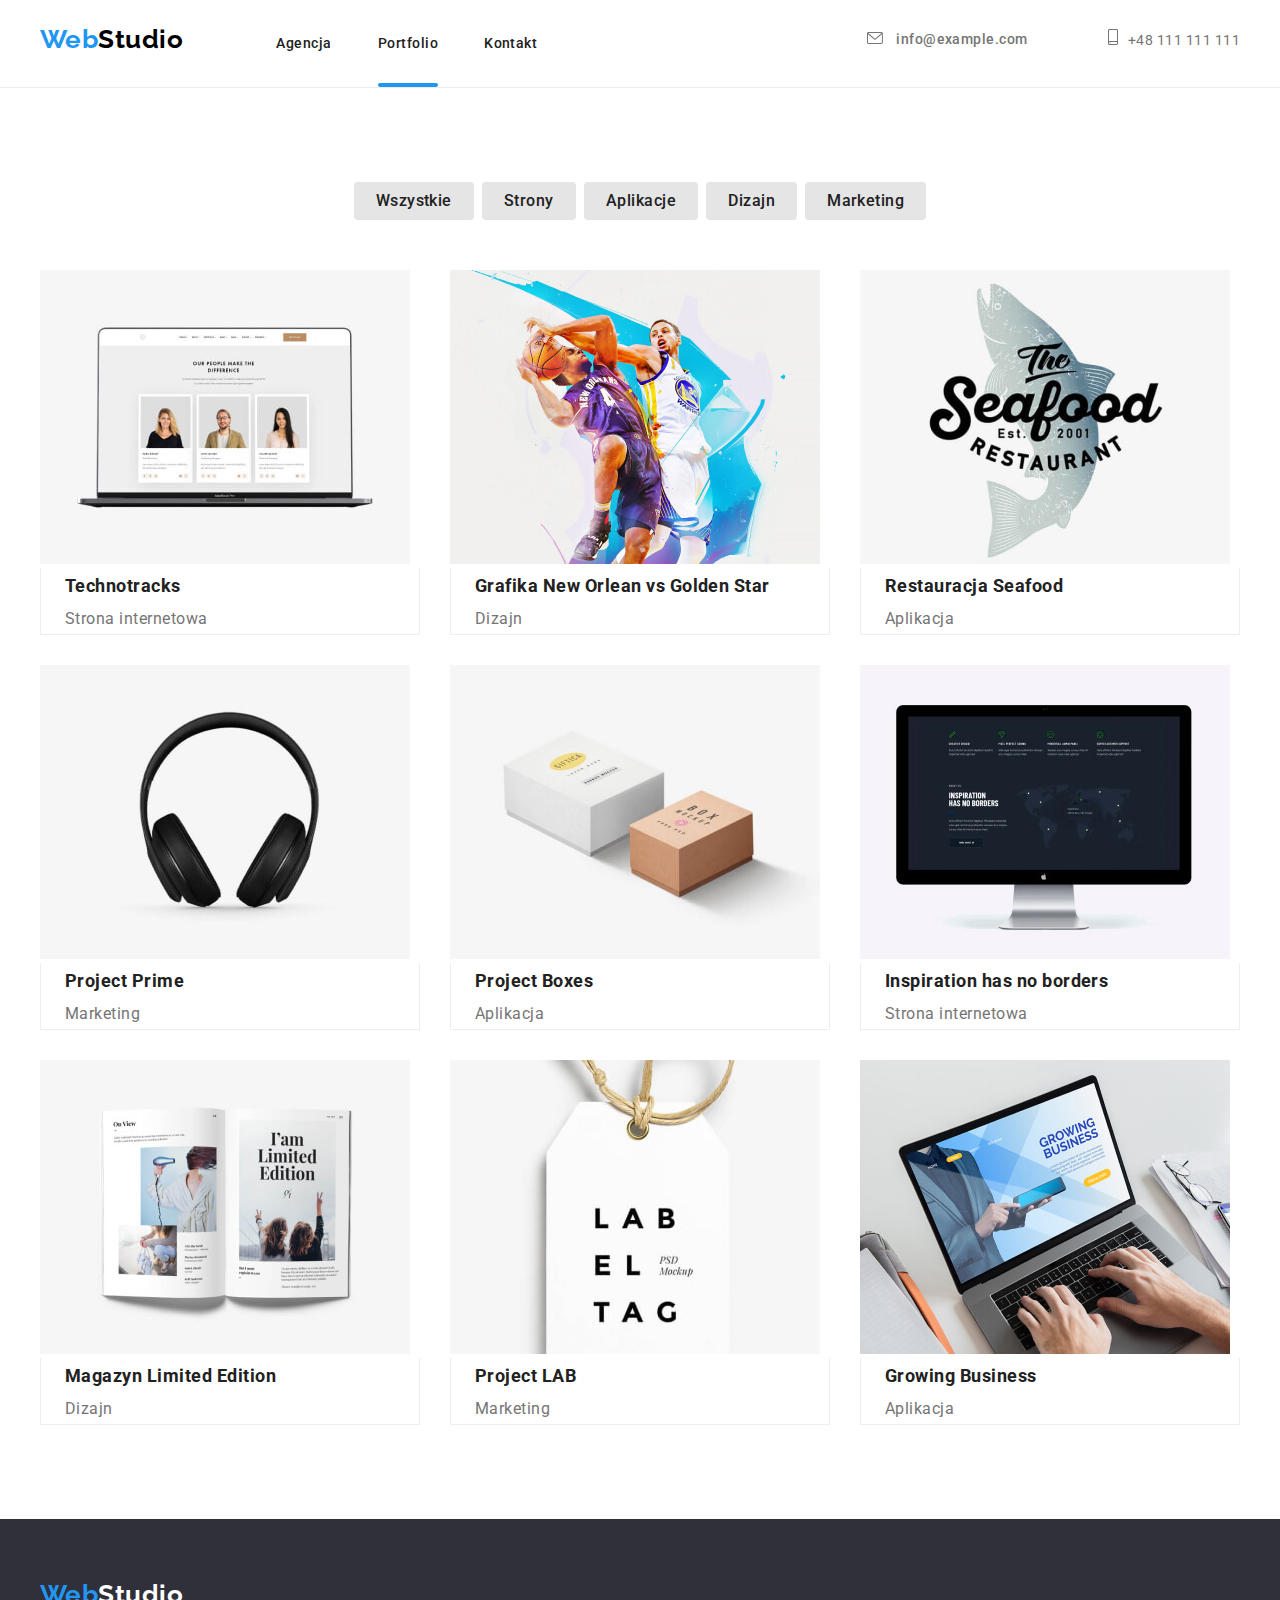
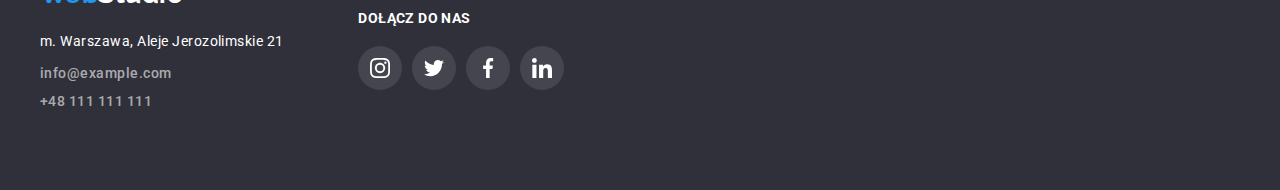
==== commit 9ba168be: "update modal" ====
--- a/portfolio.html
+++ b/portfolio.html
@@ -200,17 +200,17 @@
                               platformę do celów szpiegowskich i ataków na
                               niezabezpieczone serwery konkurencji
                           </p>
-                      <img class="picture-margin"
-                        src="images/img(10).jpg"
-                        alt="headphonespicture"
-                        width="370"
-                        height="294"
-                      />
+                        <img class="picture-margin"
+                          src="images/img(10).jpg"
+                          alt="openmagazine"
+                          width="370"
+                          height="294"
+                        />
                         </div>
                         <div class="border-solid">
-                      <p class="specialization">Magazyn Limited Edition</p>
-                      <p class="range">Dizajn</p></div>
-                    </li>
+                        <p class="specialization">Magazyn Limited Edition</p>
+                        <p class="range">Dizajn</p></div>
+                      </li>
                       <li class="project">
                         <div class="project-blue">
                           <p class="animation-project animation-text">
@@ -273,63 +273,35 @@
         </div>
       <div class="joinus-section">
         <h3 class="joinus-text">DOŁĄCZ DO NAS</h3>
-        <ul class="joinus-icons">
-          <li class="joinus-margin">
-            <a class="joinus-link" href="#">
-              <svg width="20" height="20">
-                <use
-                  class="joinus-icons"
-                  href="./images/icons.svg#icon-instagram-2"
-                ></use>
-              </svg>
-            </a>
-          </li>
-          <li class="joinus-margin">
-            <a class="joinus-link" href="#">
-              <svg width="20" height="20">
-                <use
-                  class="joinus-icons"
-                  href="./images/icons.svg#icon-twitter-1"
-                ></use>
-              </svg>
-            </a>
-          </li>
-          <li class="joinus-margin">
-            <a class="joinus-link" href="#">
-              <svg width="20" height="20">
-                <use
-                  class="joinus-icons"
-                  href="./images/icons.svg#icon-facebook-1"
-                ></use>
-              </svg>
-            </a>
-          </li>
-          <li class="joinus-margin">
-            <a class="joinus-link" href="#">
-              <svg width="20" height="20">
-                <use
-                  class="joinus-icons"
-                  href="./images/icons.svg#icon-linkedin-1"
-                ></use>
-              </svg>
-            </a>
-          </li>
-        </ul>
-      </div>
-      <div class="form-news-div">
-      <form class="form-news">
-        <span class="news-text">ZAPISZ SIĘ DO NEWSLETTERA</span>
-        <label class="news-label">
-          <input class="news-input" type="email" name="username" placeholder="E-mail"/>
-        </label>
-        <button class="news-button" type="button">
-          Zapisz się
-          <svg class="news-svg" width="24" height="24">
-            <use class="news-icon" href="./images/icons.svg#icon-icon-send"></use></svg>
-        </button>
-      </form>
-    </div>
-    </div>
+          <ul class="join-icons"> 
+          <li class="icon-join-bootom">
+            <a class="join-link"  href="http://instagram.com">
+          <svg class="join-us-icon" width="20" height="20">
+            <use xlink:href="./images/icons.svg#icon-instagram-2"></use>
+          </svg>
+        </a>
+      </li>
+      <li class="icon-team-bootom">
+        <a class="join-link" href="http://twitter.com">
+          <svg class="join-us-icon" width="20" height="20">
+            <use xlink:href="./images/icons.svg#icon-twitter-1"></use>
+          </svg>
+        </a>
+      </li>
+      <li class="icon-team-bootom">
+        <a class="join-link" href="http://facebook.com">
+          <svg class="join-us-icon" width="20" height="20">
+            <use xlink:href="./images/icons.svg#icon-facebook-1"></use>
+          </svg>
+        </a>
+      </li>
+      <li class="icon-team-bootom">
+        <a class="join-link" href="http://linkedin.com">
+          <svg class="join-us-icon" width="20" height="20">
+            <use xlink:href="./images/icons.svg#icon-linkedin-1"></use>
+          </svg>
+        </a>
+      </li></ul>
     </div>
   </footer>
   <script src="./modal.js"></script>
--- a/css/styles.css
+++ b/css/styles.css
@@ -60,18 +60,22 @@
 .mail-icon {
   fill: var(--third-color);
   margin-right: 10px;
+  transition: color 250ms cubic-bezier(0.4, 0, 0.2, 1);
 }
 
 .smartphone-icon {
   fill: var(--third-color);
   margin-right: 10px;
-}
-.mail:hover svg,
+  transition: color 250ms cubic-bezier(0.4, 0, 0.2, 1);
+}
+.mail:hover svg {
+  fill: var(--main-color);
+}
+
 .mail:focus svg {
   fill: var(--main-color);
-  transition-duration: 250ms;
-  transition-timing-function: cubic-bezier(0.4, 0, 0.2, 1);
-}
+}
+
 .h1 {
   font-size: 44px;
   color: var(--secondary-color);
@@ -80,25 +84,6 @@
   text-transform: uppercase;
   max-width: 696px;
 }
-.button-main {
-  background-color: var(--main-color);
-  font-weight: 700;
-  color: white;
-  cursor: pointer;
-  padding: 10px 42px 10px 41px;
-  border-radius: 4px;
-  text-align: center;
-  margin-left: auto;
-  margin-right: auto;
-  font-family: inherit;
-  font-size: 16px;
-  font-weight: 700;
-  line-height: 1.88;
-  letter-spacing: 0.06em;
-  border: none;
-  display: block;
-  text-decoration: none;
-}
 
 .agency {
   color: var(--fifth-color);
@@ -108,9 +93,11 @@
 .portfolio {
   color: var(--fifth-color);
   margin-right: 46px;
+  /* transition: color 250ms cubic-bezier(0.4, 0, 0.2, 1); */
 }
 .contacts {
   color: var(--fifth-color);
+  /* transition: color 250ms cubic-bezier(0.4, 0, 0.2, 1); */
 }
 
 .mail-telephone {
@@ -134,7 +121,6 @@
 }
 
 .lorem {
-  margin-top: 94px;
   display: flex;
   line-height: 1.14;
   justify-content: center;
@@ -261,7 +247,6 @@
 
 .joinus-icons {
   display: flex;
-  margin-top: 20px;
 }
 .joinus-text {
   color: var(--fourth-color);
@@ -269,23 +254,16 @@
   font-size: 14px;
   line-height: 16px;
   letter-spacing: 0.03em;
-}
-
-.joinus-margin:last-child {
-  margin-right: 0;
-}
-.joinus-link svg {
-  fill: var(--fourth-color);
-}
-.joinus-margin {
-  margin-right: 10px;
-}
-
-.joinus-margin:last-child {
-  margin-right: 0;
-}
-
-.joinus-link {
+  margin-bottom: 20px;
+}
+.join-icons {
+  display: flex;
+  align-items: center;
+  justify-content: center;
+  gap: 10px;
+  margin-bottom: 30px;
+}
+.join-link {
   display: flex;
   border-radius: 50%;
   width: 44px;
@@ -294,11 +272,23 @@
   justify-content: center;
   background: rgba(255, 255, 255, 0.1);
 }
-.joinus-link:hover,
-.joinus-link:focus {
-  background-color: var(--main-color);
-  box-shadow: 0px 3px 1px rgba(0, 0, 0, 0.1), 0px 1px 2px rgba(0, 0, 0, 0.08),
-    0px 2px 2px rgba(0, 0, 0, 0.12);
+.icon-join-bootom {
+  text-align: center;
+}
+.join-link:hover {
+  background: var(--main-color);
+  color: #fff;
+  transition: 250ms;
+}
+
+.join-us-icon svg,
+.join-us-icon:focus svg {
+  fill: var(--fourth-color);
+}
+
+.join-us-icon {
+  fill: var(--fourth-color);
+  transition: color 1500ms cubic-bezier(0.4, 0, 0.2, 1);
 }
 
 .menu {
@@ -309,11 +299,10 @@
   font-size: 14px;
   font-weight: 500;
   line-height: 1.17;
+  transition: color 250ms cubic-bezier(0.4, 0, 0.2, 1);
 }
 .contact:hover {
   color: var(--main-color);
-  transition-duration: 250ms;
-  transition-timing-function: cubic-bezier(0.4, 0, 0.2, 1);
 }
 
 .imagesdescription {
@@ -351,16 +340,16 @@
   font-weight: 700;
   font-size: 26px;
   line-height: 1.19;
-}
-
+  transition: color 250ms cubic-bezier(0.4, 0, 0.2, 1);
+}
 .white {
   color: var(--fourth-color);
   font-family: "Raleway";
   font-weight: 700;
   font-size: 26px;
   line-height: 1.19;
-}
-
+  transition: color 250ms cubic-bezier(0.4, 0, 0.2, 1);
+}
 .highlight {
   color: var(--nineth-color);
 }
@@ -386,11 +375,10 @@
 .elementblue:focus,
 .elementblue:active {
   color: var(--main-color);
-  transition-duration: 250ms;
-  transition-timing-function: cubic-bezier(0.4, 0, 0.2, 1);
-}
-.elementblue:hover svg {
-  fill: var(--main-color);
+}
+
+.elementblue {
+  transition: color 250ms cubic-bezier(0.4, 0, 0.2, 1);
 }
 .button-main {
   background-color: var(--main-color);
@@ -492,13 +480,10 @@
 }
 .black:hover {
   color: var(--main-color);
-  transition: 250ms;
-  transition: cubic-bezier(0.4, 0, 0.2, 1);
-}
+}
+
 .white:hover {
   color: var(--main-color);
-  transition-duration: 250ms;
-  transition-timing-function: cubic-bezier(0.4, 0, 0.2, 1);
 }
 
 .dark-background {
@@ -506,7 +491,7 @@
   padding: 60px 0px;
 }
 
-containter {
+.containter {
   box-sizing: border-box;
   padding: 0 15px;
   width: 100%;
@@ -547,8 +532,7 @@
   justify-content: center;
   gap: 10px;
   margin-bottom: 30px;
-  transition-duration: 250ms;
-  transition-timing-function: cubic-bezier(0.4, 0, 0.2, 1);
+  transition: color 250ms cubic-bezier(0.4, 0, 0.2, 1);
 }
 
 .sm-link {
@@ -567,18 +551,16 @@
   background-color: var(--main-color);
   color: #fff;
   transition: 250ms;
-  transition: cubic-bezier(0.4, 0, 0.2, 1);
 }
 
 .sm-team-icon:hover svg,
 .sm-team-icon:focus svg {
   fill: var(--fourth-color);
-  transition-duration: 250ms;
-  transition-timing-function: cubic-bezier(0.4, 0, 0.2, 1);
 }
 
 .sm-team-icon {
   fill: currentColor;
+  transition: color 250ms cubic-bezier(0.4, 0, 0.2, 1);
 }
 .our-clients {
   display: flex;
@@ -595,6 +577,7 @@
   width: 170px;
   height: 92px;
   cursor: pointer;
+  transition: color 250ms cubic-bezier(0.4, 0, 0.2, 1);
 }
 
 .clients-link svg {
@@ -602,9 +585,8 @@
 }
 .clients-link:hover {
   color: var(--main-color);
-  transition-duration: 250ms;
-  transition-timing-function: cubic-bezier(0.4, 0, 0.2, 1);
-}
+}
+
 .pictures {
   display: flex;
 }
@@ -682,6 +664,7 @@
   border-radius: 4px;
   border-style: none;
   cursor: pointer;
+  transition: color 250ms cubic-bezier(0.4, 0, 0.2, 1);
 }
 
 .button-other {
@@ -698,6 +681,7 @@
   border-radius: 4px;
   border-style: none;
   cursor: pointer;
+  transition: color 250ms cubic-bezier(0.4, 0, 0.2, 1);
 }
 
 .button-all:hover {
@@ -705,8 +689,6 @@
   background-color: var(--main-color);
   box-shadow: 0px 3px 1px rgba(0, 0, 0, 0.1), 0px 1px 2px rgba(0, 0, 0, 0.08),
     0px 2px 2px rgba(0, 0, 0, 0.12);
-  transition: 250ms;
-  transition: cubic-bezier(0.4, 0, 0.2, 1);
 }
 
 .button-other:hover {
@@ -714,8 +696,6 @@
   background-color: var(--main-color);
   box-shadow: 0px 3px 1px rgba(0, 0, 0, 0.1), 0px 1px 2px rgba(0, 0, 0, 0.08),
     0px 2px 2px rgba(0, 0, 0, 0.12);
-  transition-duration: 250ms;
-  transition-timing-function: cubic-bezier(0.4, 0, 0.2, 1);
 }
 .imagesproject {
   display: flex;
@@ -766,6 +746,7 @@
   left: 0;
   top: 0;
   position: fixed;
+  transition: color 250ms cubic-bezier(0.4, 0, 0.2, 1);
 }
 .is-hidden {
   pointer-events: none;
@@ -785,161 +766,10 @@
   border-radius: 4px;
   transform: translateX(-50%) translateY(-50%);
   z-index: 1000;
-}
-.form-data {
-  margin: 40px 40px 30px 40px;
-}
-
-.modal-label {
-  position: relative;
-  display: block;
-  margin-bottom: 10px;
-}
-.modal-label:has(.modal-holder:focus) .label-position {
-  fill: var(--main-color);
-}
-
-.modal-label:hover .telephone-icon {
-  border-color: var(--main-color);
-  outline-color: var(--main-color);
-}
-.modal-label:hover .label-position {
-  fill: var(--main-color);
-}
-.modal-label:has(.modal-holder:focus) .label-position {
-  fill: var(--main-color);
-}
-
-.label-paragraph {
-  display: block;
-  text-align: start;
-  font-family: "Roboto";
-  font-style: normal;
-  font-weight: 400;
-  font-size: 12px;
-  line-height: 14px;
-  letter-spacing: 0.01em;
-  margin-left: 40px;
-  margin-top: 10px;
-  margin-bottom: 4px;
-  color: #757575;
-}
-.statue {
-  color: var(--main-color);
-  text-decoration: underline var(--main-color);
-}
-.span-input {
-  display: block;
-  text-align: center;
-}
-
-.text-area {
-  display: block;
-}
-textarea {
-  resize: none;
-}
-.use-svg {
-  position: absolute;
-}
-
-.use-svg:hover,
-.use-svg:focus {
-  border-color: var(--main-color);
-  outline: var(--main-color);
-  fill: var(--main-color);
-  transition: fill 250ms cubic-bezier(0.4, 0, 0.2, 1);
-}
-
-.personal-icon {
-  position: absolute;
-  width: 12px;
-  height: 12px;
-  margin-top: 14px;
-  margin-bottom: 14px;
-  margin-left: 15px;
-}
-.telephone-icon {
-  position: absolute;
-  width: 13px;
-  height: 12px;
-  margin-top: 14px;
-  margin-bottom: 14px;
-  margin-left: 15px;
-}
-.mail-input-icon {
-  position: absolute;
-  width: 15px;
-  height: 12px;
-  margin-top: 14px;
-  margin-bottom: 14px;
-  margin-left: 15px;
-}
-.label-policy {
-  display: block;
-  text-align: center;
-  margin-top: 20px;
-  margin-bottom: 30px;
-  font-family: "Roboto";
-  font-style: normal;
-  font-weight: 400;
-  font-size: 14px;
-  line-height: 24px;
-}
-
-.class-submit {
-  display: block;
-  text-align: center;
-}
-.button-submit {
-  background-color: var(--main-color);
-  font-weight: 700;
-  color: white;
-  cursor: pointer;
-  padding: 10px 42px 10px 41px;
-  border-radius: 4px;
-  text-align: center;
-  margin-left: auto;
-  margin-right: auto;
-  margin-bottom: 40px;
-  font-family: inherit;
-  font-size: 16px;
-  font-weight: 700;
-  line-height: 1.88;
-  letter-spacing: 0.06em;
-  border: none;
-  display: block;
-  text-decoration: none;
-}
-
-.modal-policy-text::before {
-  display: block;
-  content: "";
-  width: 16px;
-  height: 16px;
-  position: absolute;
-  color: #000000;
-}
-
-.modal-input {
-  width: 448px;
-  height: 40px;
-  left: 576px;
-  border: 1px solid rgba(33, 33, 33, 0.2);
-  border-radius: 4px;
-  padding-left: 42px;
-}
-.modal-input-icon:hover svg {
-  fill: var(--main-color);
-}
-
-.textarea-coment {
-  width: 448px;
-  height: 120px;
-  left: 576px;
-  border: 1px solid rgba(33, 33, 33, 0.2);
-  border-radius: 4px;
-}
+  transition: transform 0.5s;
+  transition-timing-function: cubic-bezier(0.71, 1.51, 0.4, 2);
+}
+
 .button-close {
   position: absolute;
   width: 30px;
@@ -951,6 +781,188 @@
   cursor: pointer;
   border-radius: 50px;
 }
+.modal-main-text {
+  font-weight: 700;
+  font-size: 20px;
+  line-height: 23.44px;
+  text-align: center;
+  letter-spacing: 0.03em;
+  margin-bottom: 12px;
+  color: #212121;
+  margin: 40px 40px 30px 40px;
+}
+
+.modal-formul-icons {
+  position: absolute;
+}
+.modal-formul-icons:hover,
+.modal-formul-icons:focus {
+  border-color: var(--main-color);
+  outline: var(--main-color);
+  fill: var(--main-color);
+  transition: fill 250ms cubic-bezier(0.4, 0, 0.2, 1);
+}
+.modal-holder {
+  width: 448px;
+  height: 40px;
+  border: 1px solid rgba(33, 33, 33, 0.2);
+  border-radius: 4px;
+  padding-left: 42px;
+  cursor: pointer;
+  transition: border-color 2s, outline 2s;
+}
+
+.text-area {
+  width: 448px;
+  height: 120px;
+  resize: none;
+  padding: 15px 16px;
+  cursor: pointer;
+}
+.text-area:hover,
+.text-area:focus {
+  border-color: var(--main-color);
+  outline: var(--main-color);
+}
+
+.text-area-label {
+  margin: 20px;
+  font-weight: 400;
+  font-size: 12px;
+  line-height: 14px;
+  color: #757575;
+}
+
+.button-submit {
+  background-color: var(--main-color);
+  font-size: 16px;
+  color: var(--secondary-color);
+  box-shadow: 0px 4px 4px rgba(0, 0, 0, 0.15);
+  line-height: 1.88;
+  letter-spacing: 0.06em;
+  border: none;
+  border-radius: 4px;
+  padding: 10px 76px 10px 76px;
+  cursor: pointer;
+  font-family: inherit;
+  display: block;
+  margin: 0 auto;
+  margin-top: 30px;
+  margin-bottom: 40px;
+}
+
+.modal-labels {
+  position: relative;
+  display: block;
+  margin-bottom: 10px;
+}
+
+.modal-labels:has(.modal-holder:focus) .label-position {
+  fill: var(--main-color);
+}
+.label-position {
+  position: absolute;
+  top: 50%;
+  left: 13px;
+}
+
+.modal-holder:focus,
+.text-area:focus {
+  outline-color: var(--main-color);
+}
+.modal-labels:hover .modal-holder {
+  border-color: var(--main-color);
+  outline-color: var(--main-color);
+}
+.modal-labels:hover .label-position {
+  fill: var(--main-color);
+}
+.modal-labels:has(.modal-holder:focus) .label-position {
+  fill: var(--main-color);
+}
+.text-in-modal {
+  font-weight: 400;
+  font-size: 12px;
+  line-height: 14px;
+  margin-bottom: 4px;
+  margin-left: 40px;
+  display: block;
+  text-align: start;
+  letter-spacing: 0.01em;
+  color: #757575;
+}
+.coment {
+  font-weight: 400;
+  font-size: 12px;
+  line-height: 14px;
+  margin-bottom: 4px;
+  margin-left: 40px;
+  display: block;
+  text-align: start;
+  letter-spacing: 0.01em;
+  color: #757575;
+}
+.option {
+  position: relative;
+  display: block;
+  margin-bottom: 0.5em;
+}
+
+/* Check */
+
+.check {
+  padding-left: 2.2em;
+  margin-top: 20px;
+}
+
+.check__input {
+  position: absolute;
+  /* clip: rect(0 0 0 0); */
+  width: 1px;
+  height: 1px;
+  margin: -1px;
+}
+
+.check__box {
+  position: absolute;
+  margin-top: 0.2em;
+  margin-left: -1em;
+  width: 0.6em;
+  height: 0.6em;
+  overflow: hidden;
+  border-radius: 0.05em;
+  background-color: white;
+  background-repeat: no-repeat;
+  background-position: 50% 50%;
+  box-shadow: 0 0 0 0.1em #4a90e2;
+}
+
+.check__input:checked + .check__box {
+  background-color: #4a90e2;
+  background-image: url("data:image/svg+xml;charset=utf8,%3Csvg width='16' height='15' viewBox='0 0 16 15' fill='none' xmlns='http://www.w3.org/2000/svg'%3E%3Crect width='16' height='15' rx='2' fill='%232196F3'/%3E%3Cpath d='M3.95703 7.75166L3.88825 7.68604L3.81923 7.75141L2.93123 8.59258L2.85486 8.66492L2.93097 8.73753L6.42671 12.0724L6.49574 12.1382L6.56476 12.0724L14.069 4.91352L14.1449 4.84116L14.069 4.76881L13.1873 3.92764L13.1183 3.86183L13.0493 3.92761L6.49577 10.1735L3.95703 7.75166Z' fill='white' stroke='white' stroke-width='0.2'/%3E%3C/svg%3E");
+}
+
+.check__input:focus + .check__box {
+  box-shadow: 0 0 0 0.1em #4a90e2, 0 0 0 0.2em #7ed321;
+}
+
+.check__input:disabled + .check__box {
+  box-shadow: 0 0 0 0.1em #9b9b9b;
+}
+
+.check__input:checked:disabled + .check__box {
+  background-color: #9b9b9b;
+}
+.blue-checkbox-text {
+  color: var(--main-color);
+  cursor: pointer;
+}
+.blue-checkbox-text:hover,
+.blue-checkbox-text:focus {
+  color: var(--main-color);
+  transition: color 250ms cubic-bezier(0.4, 0, 0.2, 1);
+}
+/* CZYM SIĘ ZAJMUJEMY */
 
 .vector-button svg {
   position: absolute;
@@ -983,13 +995,9 @@
   position: relative;
   font-weight: 500;
   font-size: 14px;
-  line-height: 1, 140;
-  letter-spacing: 0, 82em;
   text-decoration: none;
   color: var(--fifth-color);
-  transition-property: color;
-  transition-duration: 250ms;
-  transition-timing-function: cubic-bezier(0.4, 0, 0.2, 1);
+  transition: color 250ms cubic-bezier(0.4, 0, 0.2, 1);
 }
 .agency-bottom::after {
   position: absolute;
@@ -1011,8 +1019,6 @@
   text-decoration: none;
   color: var(--fifth-color);
   transition-property: color;
-  transition-duration: 250ms;
-  transition-timing-function: cubic-bezier(0.4, 0, 0.2, 1);
 }
 .portfolio-bottom::after {
   position: absolute;
@@ -1069,64 +1075,8 @@
   width: 16px;
   height: 15px;
 }
-.form-data {
-  margin: 40px 40px 30px 40px;
-}
-.label-paragraph {
-  display: block;
-  text-align: start;
-  font-family: "Roboto";
-  font-style: normal;
-  font-weight: 400;
-  font-size: 12px;
-  line-height: 14px;
-  letter-spacing: 0.01em;
-  margin-left: 40px;
-  margin-top: 10px;
-  margin-bottom: 4px;
-  color: #757575;
-}
-.span-input {
-  display: block;
-  text-align: center;
-}
-.personal-icon {
-  position: absolute;
-  width: 12px;
-  height: 12px;
-  margin-top: 14px;
-  margin-bottom: 14px;
-  margin-left: 15px;
-}
-.telephone-icon {
-  position: absolute;
-  width: 13px;
-  height: 12px;
-  margin-top: 14px;
-  margin-bottom: 14px;
-  margin-left: 15px;
-}
-.mail-input-icon {
-  position: absolute;
-  width: 15px;
-  height: 12px;
-  margin-top: 14px;
-  margin-bottom: 14px;
-  margin-left: 15px;
-}
-.text-area {
-  display: block;
-}
-textarea {
-  resize: none;
-}
-.textarea-coment {
-  width: 448px;
-  height: 120px;
-  left: 576px;
-  border: 1px solid rgba(33, 33, 33, 0.2);
-  border-radius: 4px;
-}
+/* NEWSLETER */
+
 .form-news-div {
   margin-left: 70px;
   display: inline-block;
